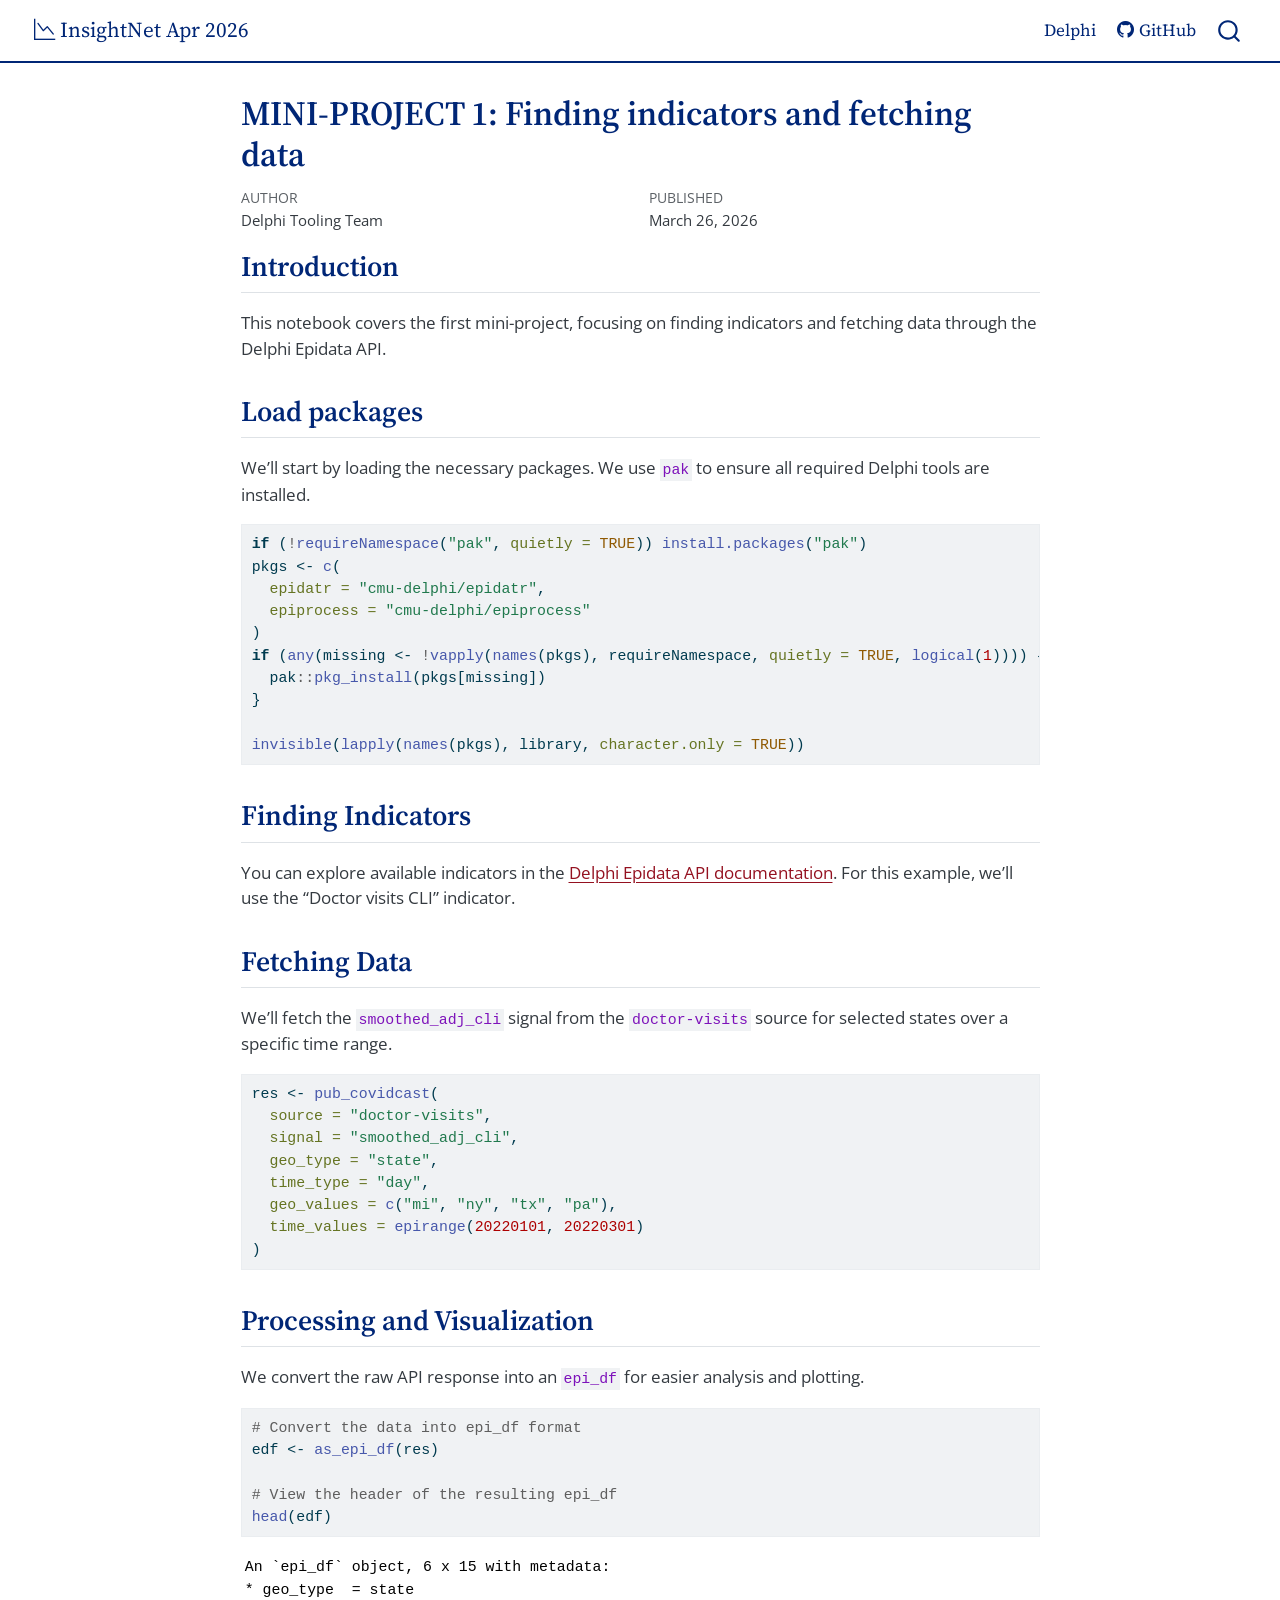
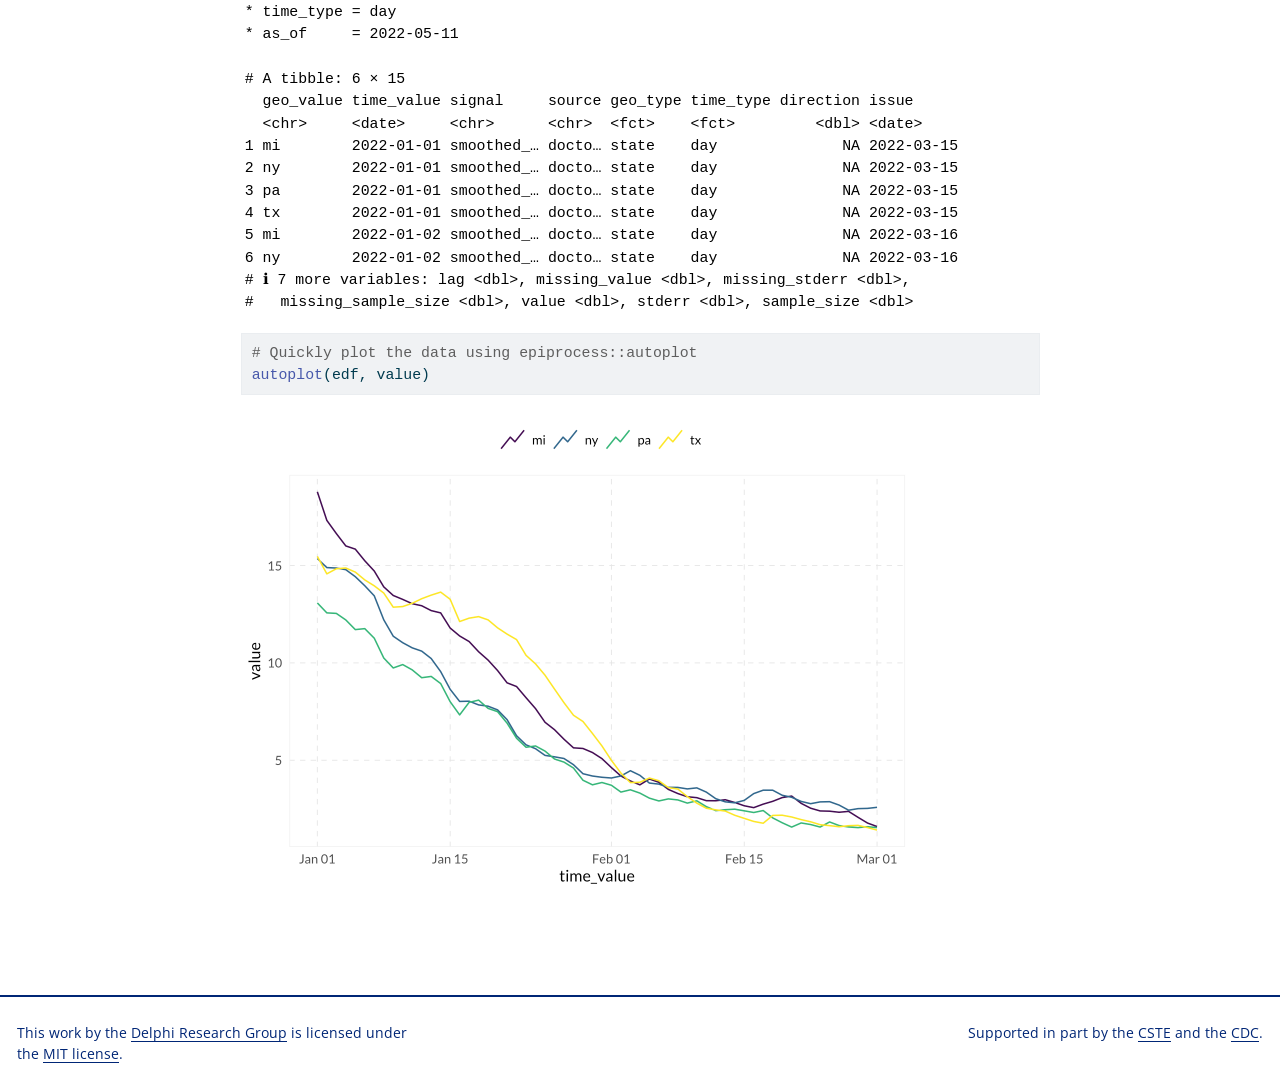
==== scripts/miniproject_1_solutions.html @ f71cc903 "Built site for gh-pages" ====
<!DOCTYPE html>
<html xmlns="http://www.w3.org/1999/xhtml" lang="en" xml:lang="en"><head>

<meta charset="utf-8">
<meta name="generator" content="quarto-1.8.25">

<meta name="viewport" content="width=device-width, initial-scale=1.0, user-scalable=yes">

<meta name="author" content="Delphi Tooling Team">
<meta name="dcterms.date" content="2026-03-26">

<title>MINI-PROJECT 1: Finding indicators and fetching data – InsightNet Apr 2026</title>
<style>
code{white-space: pre-wrap;}
span.smallcaps{font-variant: small-caps;}
div.columns{display: flex; gap: min(4vw, 1.5em);}
div.column{flex: auto; overflow-x: auto;}
div.hanging-indent{margin-left: 1.5em; text-indent: -1.5em;}
ul.task-list{list-style: none;}
ul.task-list li input[type="checkbox"] {
  width: 0.8em;
  margin: 0 0.8em 0.2em -1em; /* quarto-specific, see https://github.com/quarto-dev/quarto-cli/issues/4556 */ 
  vertical-align: middle;
}
/* CSS for syntax highlighting */
html { -webkit-text-size-adjust: 100%; }
pre > code.sourceCode { white-space: pre; position: relative; }
pre > code.sourceCode > span { display: inline-block; line-height: 1.25; }
pre > code.sourceCode > span:empty { height: 1.2em; }
.sourceCode { overflow: visible; }
code.sourceCode > span { color: inherit; text-decoration: inherit; }
div.sourceCode { margin: 1em 0; }
pre.sourceCode { margin: 0; }
@media screen {
div.sourceCode { overflow: auto; }
}
@media print {
pre > code.sourceCode { white-space: pre-wrap; }
pre > code.sourceCode > span { text-indent: -5em; padding-left: 5em; }
}
pre.numberSource code
  { counter-reset: source-line 0; }
pre.numberSource code > span
  { position: relative; left: -4em; counter-increment: source-line; }
pre.numberSource code > span > a:first-child::before
  { content: counter(source-line);
    position: relative; left: -1em; text-align: right; vertical-align: baseline;
    border: none; display: inline-block;
    -webkit-touch-callout: none; -webkit-user-select: none;
    -khtml-user-select: none; -moz-user-select: none;
    -ms-user-select: none; user-select: none;
    padding: 0 4px; width: 4em;
  }
pre.numberSource { margin-left: 3em;  padding-left: 4px; }
div.sourceCode
  {   }
@media screen {
pre > code.sourceCode > span > a:first-child::before { text-decoration: underline; }
}
</style>


<script src="../site_libs/quarto-nav/quarto-nav.js"></script>
<script src="../site_libs/quarto-nav/headroom.min.js"></script>
<script src="../site_libs/clipboard/clipboard.min.js"></script>
<script src="../site_libs/quarto-search/autocomplete.umd.js"></script>
<script src="../site_libs/quarto-search/fuse.min.js"></script>
<script src="../site_libs/quarto-search/quarto-search.js"></script>
<meta name="quarto:offset" content="../">
<script src="../site_libs/quarto-html/quarto.js" type="module"></script>
<script src="../site_libs/quarto-html/tabsets/tabsets.js" type="module"></script>
<script src="../site_libs/quarto-html/axe/axe-check.js" type="module"></script>
<script src="../site_libs/quarto-html/popper.min.js"></script>
<script src="../site_libs/quarto-html/tippy.umd.min.js"></script>
<script src="../site_libs/quarto-html/anchor.min.js"></script>
<link href="../site_libs/quarto-html/tippy.css" rel="stylesheet">
<link href="../site_libs/quarto-html/quarto-syntax-highlighting-7b89279ff1a6dce999919e0e67d4d9ec.css" rel="stylesheet" id="quarto-text-highlighting-styles">
<script src="../site_libs/bootstrap/bootstrap.min.js"></script>
<link href="../site_libs/bootstrap/bootstrap-icons.css" rel="stylesheet">
<link href="../site_libs/bootstrap/bootstrap-f5081daa3b7b4c487c0aafb739bd7a50.min.css" rel="stylesheet" append-hash="true" id="quarto-bootstrap" data-mode="light">
<script id="quarto-search-options" type="application/json">{
  "location": "navbar",
  "copy-button": false,
  "collapse-after": 3,
  "panel-placement": "end",
  "type": "overlay",
  "limit": 50,
  "keyboard-shortcut": [
    "f",
    "/",
    "s"
  ],
  "show-item-context": false,
  "language": {
    "search-no-results-text": "No results",
    "search-matching-documents-text": "matching documents",
    "search-copy-link-title": "Copy link to search",
    "search-hide-matches-text": "Hide additional matches",
    "search-more-match-text": "more match in this document",
    "search-more-matches-text": "more matches in this document",
    "search-clear-button-title": "Clear",
    "search-text-placeholder": "",
    "search-detached-cancel-button-title": "Cancel",
    "search-submit-button-title": "Submit",
    "search-label": "Search"
  }
}</script>


</head>

<body class="nav-fixed fullcontent quarto-light">

<div id="quarto-search-results"></div>
  <header id="quarto-header" class="headroom fixed-top">
    <nav class="navbar navbar-expand-lg " data-bs-theme="dark">
      <div class="navbar-container container-fluid">
      <div class="navbar-brand-container mx-auto">
    <a href="../index.html" class="navbar-brand navbar-brand-logo">
    </a>
    <a class="navbar-brand" href="../index.html">
    <span class="navbar-title"><i class="bi bi-graph-down"></i> InsightNet Apr 2026</span>
    </a>
  </div>
            <div id="quarto-search" class="" title="Search"></div>
          <button class="navbar-toggler" type="button" data-bs-toggle="collapse" data-bs-target="#navbarCollapse" aria-controls="navbarCollapse" role="menu" aria-expanded="false" aria-label="Toggle navigation" onclick="if (window.quartoToggleHeadroom) { window.quartoToggleHeadroom(); }">
  <span class="navbar-toggler-icon"></span>
</button>
          <div class="collapse navbar-collapse" id="navbarCollapse">
            <ul class="navbar-nav navbar-nav-scroll ms-auto">
  <li class="nav-item">
    <a class="nav-link" href="https://delphi.cmu.edu/"> 
<span class="menu-text">Delphi</span></a>
  </li>  
  <li class="nav-item">
    <a class="nav-link" href="https://github.com/cmu-delphi/InsightNet-apr-2026"> <i class="bi bi-github" role="img">
</i> 
<span class="menu-text">GitHub</span></a>
  </li>  
</ul>
          </div> <!-- /navcollapse -->
            <div class="quarto-navbar-tools">
</div>
      </div> <!-- /container-fluid -->
    </nav>
</header>
<!-- content -->
<div id="quarto-content" class="quarto-container page-columns page-rows-contents page-layout-article page-navbar">
<!-- sidebar -->
<!-- margin-sidebar -->
    
<!-- main -->
<main class="content" id="quarto-document-content">

<header id="title-block-header" class="quarto-title-block default">
<div class="quarto-title">
<h1 class="title">MINI-PROJECT 1: Finding indicators and fetching data</h1>
</div>



<div class="quarto-title-meta">

    <div>
    <div class="quarto-title-meta-heading">Author</div>
    <div class="quarto-title-meta-contents">
             <p>Delphi Tooling Team </p>
          </div>
  </div>
    
    <div>
    <div class="quarto-title-meta-heading">Published</div>
    <div class="quarto-title-meta-contents">
      <p class="date">March 26, 2026</p>
    </div>
  </div>
  
    
  </div>
  


</header>


<section id="introduction" class="level2">
<h2 class="anchored" data-anchor-id="introduction">Introduction</h2>
<p>This notebook covers the first mini-project, focusing on finding indicators and fetching data through the Delphi Epidata API.</p>
</section>
<section id="load-packages" class="level2">
<h2 class="anchored" data-anchor-id="load-packages">Load packages</h2>
<p>We’ll start by loading the necessary packages. We use <code>pak</code> to ensure all required Delphi tools are installed.</p>
<div class="cell">
<div class="code-copy-outer-scaffold"><div class="sourceCode cell-code" id="cb1"><pre class="sourceCode r code-with-copy"><code class="sourceCode r"><span id="cb1-1"><a href="#cb1-1" aria-hidden="true" tabindex="-1"></a><span class="cf">if</span> (<span class="sc">!</span><span class="fu">requireNamespace</span>(<span class="st">"pak"</span>, <span class="at">quietly =</span> <span class="cn">TRUE</span>)) <span class="fu">install.packages</span>(<span class="st">"pak"</span>)</span>
<span id="cb1-2"><a href="#cb1-2" aria-hidden="true" tabindex="-1"></a>pkgs <span class="ot">&lt;-</span> <span class="fu">c</span>(</span>
<span id="cb1-3"><a href="#cb1-3" aria-hidden="true" tabindex="-1"></a>  <span class="at">epidatr =</span> <span class="st">"cmu-delphi/epidatr"</span>,</span>
<span id="cb1-4"><a href="#cb1-4" aria-hidden="true" tabindex="-1"></a>  <span class="at">epiprocess =</span> <span class="st">"cmu-delphi/epiprocess"</span></span>
<span id="cb1-5"><a href="#cb1-5" aria-hidden="true" tabindex="-1"></a>)</span>
<span id="cb1-6"><a href="#cb1-6" aria-hidden="true" tabindex="-1"></a><span class="cf">if</span> (<span class="fu">any</span>(missing <span class="ot">&lt;-</span> <span class="sc">!</span><span class="fu">vapply</span>(<span class="fu">names</span>(pkgs), requireNamespace, <span class="at">quietly =</span> <span class="cn">TRUE</span>, <span class="fu">logical</span>(<span class="dv">1</span>)))) {</span>
<span id="cb1-7"><a href="#cb1-7" aria-hidden="true" tabindex="-1"></a>  pak<span class="sc">::</span><span class="fu">pkg_install</span>(pkgs[missing])</span>
<span id="cb1-8"><a href="#cb1-8" aria-hidden="true" tabindex="-1"></a>}</span>
<span id="cb1-9"><a href="#cb1-9" aria-hidden="true" tabindex="-1"></a></span>
<span id="cb1-10"><a href="#cb1-10" aria-hidden="true" tabindex="-1"></a><span class="fu">invisible</span>(<span class="fu">lapply</span>(<span class="fu">names</span>(pkgs), library, <span class="at">character.only =</span> <span class="cn">TRUE</span>))</span></code></pre></div><button title="Copy to Clipboard" class="code-copy-button"><i class="bi"></i></button></div>
</div>
</section>
<section id="finding-indicators" class="level2">
<h2 class="anchored" data-anchor-id="finding-indicators">Finding Indicators</h2>
<p>You can explore available indicators in the <a href="https://cmu-delphi.github.io/delphi-epidata/api/covidcast-signals/doctor-visits.html">Delphi Epidata API documentation</a>. For this example, we’ll use the “Doctor visits CLI” indicator.</p>
</section>
<section id="fetching-data" class="level2">
<h2 class="anchored" data-anchor-id="fetching-data">Fetching Data</h2>
<p>We’ll fetch the <code>smoothed_adj_cli</code> signal from the <code>doctor-visits</code> source for selected states over a specific time range.</p>
<div class="cell">
<div class="code-copy-outer-scaffold"><div class="sourceCode cell-code" id="cb2"><pre class="sourceCode r code-with-copy"><code class="sourceCode r"><span id="cb2-1"><a href="#cb2-1" aria-hidden="true" tabindex="-1"></a>res <span class="ot">&lt;-</span> <span class="fu">pub_covidcast</span>(</span>
<span id="cb2-2"><a href="#cb2-2" aria-hidden="true" tabindex="-1"></a>  <span class="at">source =</span> <span class="st">"doctor-visits"</span>,</span>
<span id="cb2-3"><a href="#cb2-3" aria-hidden="true" tabindex="-1"></a>  <span class="at">signal =</span> <span class="st">"smoothed_adj_cli"</span>,</span>
<span id="cb2-4"><a href="#cb2-4" aria-hidden="true" tabindex="-1"></a>  <span class="at">geo_type =</span> <span class="st">"state"</span>,</span>
<span id="cb2-5"><a href="#cb2-5" aria-hidden="true" tabindex="-1"></a>  <span class="at">time_type =</span> <span class="st">"day"</span>,</span>
<span id="cb2-6"><a href="#cb2-6" aria-hidden="true" tabindex="-1"></a>  <span class="at">geo_values =</span> <span class="fu">c</span>(<span class="st">"mi"</span>, <span class="st">"ny"</span>, <span class="st">"tx"</span>, <span class="st">"pa"</span>),</span>
<span id="cb2-7"><a href="#cb2-7" aria-hidden="true" tabindex="-1"></a>  <span class="at">time_values =</span> <span class="fu">epirange</span>(<span class="dv">20220101</span>, <span class="dv">20220301</span>)</span>
<span id="cb2-8"><a href="#cb2-8" aria-hidden="true" tabindex="-1"></a>)</span></code></pre></div><button title="Copy to Clipboard" class="code-copy-button"><i class="bi"></i></button></div>
</div>
</section>
<section id="processing-and-visualization" class="level2">
<h2 class="anchored" data-anchor-id="processing-and-visualization">Processing and Visualization</h2>
<p>We convert the raw API response into an <code>epi_df</code> for easier analysis and plotting.</p>
<div class="cell">
<div class="code-copy-outer-scaffold"><div class="sourceCode cell-code" id="cb3"><pre class="sourceCode r code-with-copy"><code class="sourceCode r"><span id="cb3-1"><a href="#cb3-1" aria-hidden="true" tabindex="-1"></a><span class="co"># Convert the data into epi_df format</span></span>
<span id="cb3-2"><a href="#cb3-2" aria-hidden="true" tabindex="-1"></a>edf <span class="ot">&lt;-</span> <span class="fu">as_epi_df</span>(res)</span>
<span id="cb3-3"><a href="#cb3-3" aria-hidden="true" tabindex="-1"></a></span>
<span id="cb3-4"><a href="#cb3-4" aria-hidden="true" tabindex="-1"></a><span class="co"># View the header of the resulting epi_df</span></span>
<span id="cb3-5"><a href="#cb3-5" aria-hidden="true" tabindex="-1"></a><span class="fu">head</span>(edf)</span></code></pre></div><button title="Copy to Clipboard" class="code-copy-button"><i class="bi"></i></button></div>
<div class="cell-output cell-output-stdout">
<pre><code>An `epi_df` object, 6 x 15 with metadata:
* geo_type  = state
* time_type = day
* as_of     = 2022-05-11

# A tibble: 6 × 15
  geo_value time_value signal     source geo_type time_type direction issue     
  &lt;chr&gt;     &lt;date&gt;     &lt;chr&gt;      &lt;chr&gt;  &lt;fct&gt;    &lt;fct&gt;         &lt;dbl&gt; &lt;date&gt;    
1 mi        2022-01-01 smoothed_… docto… state    day              NA 2022-03-15
2 ny        2022-01-01 smoothed_… docto… state    day              NA 2022-03-15
3 pa        2022-01-01 smoothed_… docto… state    day              NA 2022-03-15
4 tx        2022-01-01 smoothed_… docto… state    day              NA 2022-03-15
5 mi        2022-01-02 smoothed_… docto… state    day              NA 2022-03-16
6 ny        2022-01-02 smoothed_… docto… state    day              NA 2022-03-16
# ℹ 7 more variables: lag &lt;dbl&gt;, missing_value &lt;dbl&gt;, missing_stderr &lt;dbl&gt;,
#   missing_sample_size &lt;dbl&gt;, value &lt;dbl&gt;, stderr &lt;dbl&gt;, sample_size &lt;dbl&gt;</code></pre>
</div>
<div class="code-copy-outer-scaffold"><div class="sourceCode cell-code" id="cb5"><pre class="sourceCode r code-with-copy"><code class="sourceCode r"><span id="cb5-1"><a href="#cb5-1" aria-hidden="true" tabindex="-1"></a><span class="co"># Quickly plot the data using epiprocess::autoplot</span></span>
<span id="cb5-2"><a href="#cb5-2" aria-hidden="true" tabindex="-1"></a><span class="fu">autoplot</span>(edf, value)</span></code></pre></div><button title="Copy to Clipboard" class="code-copy-button"><i class="bi"></i></button></div>
<div class="cell-output-display">
<div>
<figure class="figure">
<p><img src="miniproject_1_solutions_files/figure-html/process-data-1.png" class="img-fluid figure-img" width="672"></p>
</figure>
</div>
</div>
</div>


</section>

</main> <!-- /main -->
<script id="quarto-html-after-body" type="application/javascript">
  window.document.addEventListener("DOMContentLoaded", function (event) {
    const icon = "";
    const anchorJS = new window.AnchorJS();
    anchorJS.options = {
      placement: 'right',
      icon: icon
    };
    anchorJS.add('.anchored');
    const isCodeAnnotation = (el) => {
      for (const clz of el.classList) {
        if (clz.startsWith('code-annotation-')) {                     
          return true;
        }
      }
      return false;
    }
    const onCopySuccess = function(e) {
      // button target
      const button = e.trigger;
      // don't keep focus
      button.blur();
      // flash "checked"
      button.classList.add('code-copy-button-checked');
      var currentTitle = button.getAttribute("title");
      button.setAttribute("title", "Copied!");
      let tooltip;
      if (window.bootstrap) {
        button.setAttribute("data-bs-toggle", "tooltip");
        button.setAttribute("data-bs-placement", "left");
        button.setAttribute("data-bs-title", "Copied!");
        tooltip = new bootstrap.Tooltip(button, 
          { trigger: "manual", 
            customClass: "code-copy-button-tooltip",
            offset: [0, -8]});
        tooltip.show();    
      }
      setTimeout(function() {
        if (tooltip) {
          tooltip.hide();
          button.removeAttribute("data-bs-title");
          button.removeAttribute("data-bs-toggle");
          button.removeAttribute("data-bs-placement");
        }
        button.setAttribute("title", currentTitle);
        button.classList.remove('code-copy-button-checked');
      }, 1000);
      // clear code selection
      e.clearSelection();
    }
    const getTextToCopy = function(trigger) {
      const outerScaffold = trigger.parentElement.cloneNode(true);
      const codeEl = outerScaffold.querySelector('code');
      for (const childEl of codeEl.children) {
        if (isCodeAnnotation(childEl)) {
          childEl.remove();
        }
      }
      return codeEl.innerText;
    }
    const clipboard = new window.ClipboardJS('.code-copy-button:not([data-in-quarto-modal])', {
      text: getTextToCopy
    });
    clipboard.on('success', onCopySuccess);
    if (window.document.getElementById('quarto-embedded-source-code-modal')) {
      const clipboardModal = new window.ClipboardJS('.code-copy-button[data-in-quarto-modal]', {
        text: getTextToCopy,
        container: window.document.getElementById('quarto-embedded-source-code-modal')
      });
      clipboardModal.on('success', onCopySuccess);
    }
      var localhostRegex = new RegExp(/^(?:http|https):\/\/localhost\:?[0-9]*\//);
      var mailtoRegex = new RegExp(/^mailto:/);
        var filterRegex = new RegExp('/' + window.location.host + '/');
      var isInternal = (href) => {
          return filterRegex.test(href) || localhostRegex.test(href) || mailtoRegex.test(href);
      }
      // Inspect non-navigation links and adorn them if external
     var links = window.document.querySelectorAll('a[href]:not(.nav-link):not(.navbar-brand):not(.toc-action):not(.sidebar-link):not(.sidebar-item-toggle):not(.pagination-link):not(.no-external):not([aria-hidden]):not(.dropdown-item):not(.quarto-navigation-tool):not(.about-link)');
      for (var i=0; i<links.length; i++) {
        const link = links[i];
        if (!isInternal(link.href)) {
          // undo the damage that might have been done by quarto-nav.js in the case of
          // links that we want to consider external
          if (link.dataset.originalHref !== undefined) {
            link.href = link.dataset.originalHref;
          }
        }
      }
    function tippyHover(el, contentFn, onTriggerFn, onUntriggerFn) {
      const config = {
        allowHTML: true,
        maxWidth: 500,
        delay: 100,
        arrow: false,
        appendTo: function(el) {
            return el.parentElement;
        },
        interactive: true,
        interactiveBorder: 10,
        theme: 'quarto',
        placement: 'bottom-start',
      };
      if (contentFn) {
        config.content = contentFn;
      }
      if (onTriggerFn) {
        config.onTrigger = onTriggerFn;
      }
      if (onUntriggerFn) {
        config.onUntrigger = onUntriggerFn;
      }
      window.tippy(el, config); 
    }
    const noterefs = window.document.querySelectorAll('a[role="doc-noteref"]');
    for (var i=0; i<noterefs.length; i++) {
      const ref = noterefs[i];
      tippyHover(ref, function() {
        // use id or data attribute instead here
        let href = ref.getAttribute('data-footnote-href') || ref.getAttribute('href');
        try { href = new URL(href).hash; } catch {}
        const id = href.replace(/^#\/?/, "");
        const note = window.document.getElementById(id);
        if (note) {
          return note.innerHTML;
        } else {
          return "";
        }
      });
    }
    const xrefs = window.document.querySelectorAll('a.quarto-xref');
    const processXRef = (id, note) => {
      // Strip column container classes
      const stripColumnClz = (el) => {
        el.classList.remove("page-full", "page-columns");
        if (el.children) {
          for (const child of el.children) {
            stripColumnClz(child);
          }
        }
      }
      stripColumnClz(note)
      if (id === null || id.startsWith('sec-')) {
        // Special case sections, only their first couple elements
        const container = document.createElement("div");
        if (note.children && note.children.length > 2) {
          container.appendChild(note.children[0].cloneNode(true));
          for (let i = 1; i < note.children.length; i++) {
            const child = note.children[i];
            if (child.tagName === "P" && child.innerText === "") {
              continue;
            } else {
              container.appendChild(child.cloneNode(true));
              break;
            }
          }
          if (window.Quarto?.typesetMath) {
            window.Quarto.typesetMath(container);
          }
          return container.innerHTML
        } else {
          if (window.Quarto?.typesetMath) {
            window.Quarto.typesetMath(note);
          }
          return note.innerHTML;
        }
      } else {
        // Remove any anchor links if they are present
        const anchorLink = note.querySelector('a.anchorjs-link');
        if (anchorLink) {
          anchorLink.remove();
        }
        if (window.Quarto?.typesetMath) {
          window.Quarto.typesetMath(note);
        }
        if (note.classList.contains("callout")) {
          return note.outerHTML;
        } else {
          return note.innerHTML;
        }
      }
    }
    for (var i=0; i<xrefs.length; i++) {
      const xref = xrefs[i];
      tippyHover(xref, undefined, function(instance) {
        instance.disable();
        let url = xref.getAttribute('href');
        let hash = undefined; 
        if (url.startsWith('#')) {
          hash = url;
        } else {
          try { hash = new URL(url).hash; } catch {}
        }
        if (hash) {
          const id = hash.replace(/^#\/?/, "");
          const note = window.document.getElementById(id);
          if (note !== null) {
            try {
              const html = processXRef(id, note.cloneNode(true));
              instance.setContent(html);
            } finally {
              instance.enable();
              instance.show();
            }
          } else {
            // See if we can fetch this
            fetch(url.split('#')[0])
            .then(res => res.text())
            .then(html => {
              const parser = new DOMParser();
              const htmlDoc = parser.parseFromString(html, "text/html");
              const note = htmlDoc.getElementById(id);
              if (note !== null) {
                const html = processXRef(id, note);
                instance.setContent(html);
              } 
            }).finally(() => {
              instance.enable();
              instance.show();
            });
          }
        } else {
          // See if we can fetch a full url (with no hash to target)
          // This is a special case and we should probably do some content thinning / targeting
          fetch(url)
          .then(res => res.text())
          .then(html => {
            const parser = new DOMParser();
            const htmlDoc = parser.parseFromString(html, "text/html");
            const note = htmlDoc.querySelector('main.content');
            if (note !== null) {
              // This should only happen for chapter cross references
              // (since there is no id in the URL)
              // remove the first header
              if (note.children.length > 0 && note.children[0].tagName === "HEADER") {
                note.children[0].remove();
              }
              const html = processXRef(null, note);
              instance.setContent(html);
            } 
          }).finally(() => {
            instance.enable();
            instance.show();
          });
        }
      }, function(instance) {
      });
    }
        let selectedAnnoteEl;
        const selectorForAnnotation = ( cell, annotation) => {
          let cellAttr = 'data-code-cell="' + cell + '"';
          let lineAttr = 'data-code-annotation="' +  annotation + '"';
          const selector = 'span[' + cellAttr + '][' + lineAttr + ']';
          return selector;
        }
        const selectCodeLines = (annoteEl) => {
          const doc = window.document;
          const targetCell = annoteEl.getAttribute("data-target-cell");
          const targetAnnotation = annoteEl.getAttribute("data-target-annotation");
          const annoteSpan = window.document.querySelector(selectorForAnnotation(targetCell, targetAnnotation));
          const lines = annoteSpan.getAttribute("data-code-lines").split(",");
          const lineIds = lines.map((line) => {
            return targetCell + "-" + line;
          })
          let top = null;
          let height = null;
          let parent = null;
          if (lineIds.length > 0) {
              //compute the position of the single el (top and bottom and make a div)
              const el = window.document.getElementById(lineIds[0]);
              top = el.offsetTop;
              height = el.offsetHeight;
              parent = el.parentElement.parentElement;
            if (lineIds.length > 1) {
              const lastEl = window.document.getElementById(lineIds[lineIds.length - 1]);
              const bottom = lastEl.offsetTop + lastEl.offsetHeight;
              height = bottom - top;
            }
            if (top !== null && height !== null && parent !== null) {
              // cook up a div (if necessary) and position it 
              let div = window.document.getElementById("code-annotation-line-highlight");
              if (div === null) {
                div = window.document.createElement("div");
                div.setAttribute("id", "code-annotation-line-highlight");
                div.style.position = 'absolute';
                parent.appendChild(div);
              }
              div.style.top = top - 2 + "px";
              div.style.height = height + 4 + "px";
              div.style.left = 0;
              let gutterDiv = window.document.getElementById("code-annotation-line-highlight-gutter");
              if (gutterDiv === null) {
                gutterDiv = window.document.createElement("div");
                gutterDiv.setAttribute("id", "code-annotation-line-highlight-gutter");
                gutterDiv.style.position = 'absolute';
                const codeCell = window.document.getElementById(targetCell);
                const gutter = codeCell.querySelector('.code-annotation-gutter');
                gutter.appendChild(gutterDiv);
              }
              gutterDiv.style.top = top - 2 + "px";
              gutterDiv.style.height = height + 4 + "px";
            }
            selectedAnnoteEl = annoteEl;
          }
        };
        const unselectCodeLines = () => {
          const elementsIds = ["code-annotation-line-highlight", "code-annotation-line-highlight-gutter"];
          elementsIds.forEach((elId) => {
            const div = window.document.getElementById(elId);
            if (div) {
              div.remove();
            }
          });
          selectedAnnoteEl = undefined;
        };
          // Handle positioning of the toggle
      window.addEventListener(
        "resize",
        throttle(() => {
          elRect = undefined;
          if (selectedAnnoteEl) {
            selectCodeLines(selectedAnnoteEl);
          }
        }, 10)
      );
      function throttle(fn, ms) {
      let throttle = false;
      let timer;
        return (...args) => {
          if(!throttle) { // first call gets through
              fn.apply(this, args);
              throttle = true;
          } else { // all the others get throttled
              if(timer) clearTimeout(timer); // cancel #2
              timer = setTimeout(() => {
                fn.apply(this, args);
                timer = throttle = false;
              }, ms);
          }
        };
      }
        // Attach click handler to the DT
        const annoteDls = window.document.querySelectorAll('dt[data-target-cell]');
        for (const annoteDlNode of annoteDls) {
          annoteDlNode.addEventListener('click', (event) => {
            const clickedEl = event.target;
            if (clickedEl !== selectedAnnoteEl) {
              unselectCodeLines();
              const activeEl = window.document.querySelector('dt[data-target-cell].code-annotation-active');
              if (activeEl) {
                activeEl.classList.remove('code-annotation-active');
              }
              selectCodeLines(clickedEl);
              clickedEl.classList.add('code-annotation-active');
            } else {
              // Unselect the line
              unselectCodeLines();
              clickedEl.classList.remove('code-annotation-active');
            }
          });
        }
    const findCites = (el) => {
      const parentEl = el.parentElement;
      if (parentEl) {
        const cites = parentEl.dataset.cites;
        if (cites) {
          return {
            el,
            cites: cites.split(' ')
          };
        } else {
          return findCites(el.parentElement)
        }
      } else {
        return undefined;
      }
    };
    var bibliorefs = window.document.querySelectorAll('a[role="doc-biblioref"]');
    for (var i=0; i<bibliorefs.length; i++) {
      const ref = bibliorefs[i];
      const citeInfo = findCites(ref);
      if (citeInfo) {
        tippyHover(citeInfo.el, function() {
          var popup = window.document.createElement('div');
          citeInfo.cites.forEach(function(cite) {
            var citeDiv = window.document.createElement('div');
            citeDiv.classList.add('hanging-indent');
            citeDiv.classList.add('csl-entry');
            var biblioDiv = window.document.getElementById('ref-' + cite);
            if (biblioDiv) {
              citeDiv.innerHTML = biblioDiv.innerHTML;
            }
            popup.appendChild(citeDiv);
          });
          return popup.innerHTML;
        });
      }
    }
  });
  </script>
</div> <!-- /content -->
<footer class="footer">
  <div class="nav-footer">
    <div class="nav-footer-left">
<p>This work by the <a href="https://delphi.cmu.edu">Delphi Research Group</a> is licensed under the <a href="../LICENSE.md">MIT license</a>.</p>
</div>   
    <div class="nav-footer-center">
      &nbsp;
    </div>
    <div class="nav-footer-right">
<p>Supported in part by the <a href="https://www.cste.org">CSTE</a> and the <a href="https://www.cdc.gov">CDC</a>.</p>
</div>
  </div>
</footer>




</body></html>
---- site_libs/quarto-html/tippy.css ----
.tippy-box[data-animation=fade][data-state=hidden]{opacity:0}[data-tippy-root]{max-width:calc(100vw - 10px)}.tippy-box{position:relative;background-color:#333;color:#fff;border-radius:4px;font-size:14px;line-height:1.4;white-space:normal;outline:0;transition-property:transform,visibility,opacity}.tippy-box[data-placement^=top]>.tippy-arrow{bottom:0}.tippy-box[data-placement^=top]>.tippy-arrow:before{bottom:-7px;left:0;border-width:8px 8px 0;border-top-color:initial;transform-origin:center top}.tippy-box[data-placement^=bottom]>.tippy-arrow{top:0}.tippy-box[data-placement^=bottom]>.tippy-arrow:before{top:-7px;left:0;border-width:0 8px 8px;border-bottom-color:initial;transform-origin:center bottom}.tippy-box[data-placement^=left]>.tippy-arrow{right:0}.tippy-box[data-placement^=left]>.tippy-arrow:before{border-width:8px 0 8px 8px;border-left-color:initial;right:-7px;transform-origin:center left}.tippy-box[data-placement^=right]>.tippy-arrow{left:0}.tippy-box[data-placement^=right]>.tippy-arrow:before{left:-7px;border-width:8px 8px 8px 0;border-right-color:initial;transform-origin:center right}.tippy-box[data-inertia][data-state=visible]{transition-timing-function:cubic-bezier(.54,1.5,.38,1.11)}.tippy-arrow{width:16px;height:16px;color:#333}.tippy-arrow:before{content:"";position:absolute;border-color:transparent;border-style:solid}.tippy-content{position:relative;padding:5px 9px;z-index:1}
---- site_libs/quarto-html/quarto-syntax-highlighting-7b89279ff1a6dce999919e0e67d4d9ec.css ----
/* quarto syntax highlight colors */
:root {
  --quarto-hl-ot-color: #003B4F;
  --quarto-hl-at-color: #657422;
  --quarto-hl-ss-color: #20794D;
  --quarto-hl-an-color: #5E5E5E;
  --quarto-hl-fu-color: #4758AB;
  --quarto-hl-st-color: #20794D;
  --quarto-hl-cf-color: #003B4F;
  --quarto-hl-op-color: #5E5E5E;
  --quarto-hl-er-color: #AD0000;
  --quarto-hl-bn-color: #AD0000;
  --quarto-hl-al-color: #AD0000;
  --quarto-hl-va-color: #111111;
  --quarto-hl-bu-color: inherit;
  --quarto-hl-ex-color: inherit;
  --quarto-hl-pp-color: #AD0000;
  --quarto-hl-in-color: #5E5E5E;
  --quarto-hl-vs-color: #20794D;
  --quarto-hl-wa-color: #5E5E5E;
  --quarto-hl-do-color: #5E5E5E;
  --quarto-hl-im-color: #00769E;
  --quarto-hl-ch-color: #20794D;
  --quarto-hl-dt-color: #AD0000;
  --quarto-hl-fl-color: #AD0000;
  --quarto-hl-co-color: #5E5E5E;
  --quarto-hl-cv-color: #5E5E5E;
  --quarto-hl-cn-color: #8f5902;
  --quarto-hl-sc-color: #5E5E5E;
  --quarto-hl-dv-color: #AD0000;
  --quarto-hl-kw-color: #003B4F;
}

/* other quarto variables */
:root {
  --quarto-font-monospace: SFMono-Regular, Menlo, Monaco, Consolas, "Liberation Mono", "Courier New", monospace;
}

/* syntax highlight based on Pandoc's rules */
pre > code.sourceCode > span {
  color: #003B4F;
}

code.sourceCode > span {
  color: #003B4F;
}

div.sourceCode,
div.sourceCode pre.sourceCode {
  color: #003B4F;
}

/* Normal */
code span {
  color: #003B4F;
}

/* Alert */
code span.al {
  color: #AD0000;
  font-style: inherit;
}

/* Annotation */
code span.an {
  color: #5E5E5E;
  font-style: inherit;
}

/* Attribute */
code span.at {
  color: #657422;
  font-style: inherit;
}

/* BaseN */
code span.bn {
  color: #AD0000;
  font-style: inherit;
}

/* BuiltIn */
code span.bu {
  font-style: inherit;
}

/* ControlFlow */
code span.cf {
  color: #003B4F;
  font-weight: bold;
  font-style: inherit;
}

/* Char */
code span.ch {
  color: #20794D;
  font-style: inherit;
}

/* Constant */
code span.cn {
  color: #8f5902;
  font-style: inherit;
}

/* Comment */
code span.co {
  color: #5E5E5E;
  font-style: inherit;
}

/* CommentVar */
code span.cv {
  color: #5E5E5E;
  font-style: italic;
}

/* Documentation */
code span.do {
  color: #5E5E5E;
  font-style: italic;
}

/* DataType */
code span.dt {
  color: #AD0000;
  font-style: inherit;
}

/* DecVal */
code span.dv {
  color: #AD0000;
  font-style: inherit;
}

/* Error */
code span.er {
  color: #AD0000;
  font-style: inherit;
}

/* Extension */
code span.ex {
  font-style: inherit;
}

/* Float */
code span.fl {
  color: #AD0000;
  font-style: inherit;
}

/* Function */
code span.fu {
  color: #4758AB;
  font-style: inherit;
}

/* Import */
code span.im {
  color: #00769E;
  font-style: inherit;
}

/* Information */
code span.in {
  color: #5E5E5E;
  font-style: inherit;
}

/* Keyword */
code span.kw {
  color: #003B4F;
  font-weight: bold;
  font-style: inherit;
}

/* Operator */
code span.op {
  color: #5E5E5E;
  font-style: inherit;
}

/* Other */
code span.ot {
  color: #003B4F;
  font-style: inherit;
}

/* Preprocessor */
code span.pp {
  color: #AD0000;
  font-style: inherit;
}

/* SpecialChar */
code span.sc {
  color: #5E5E5E;
  font-style: inherit;
}

/* SpecialString */
code span.ss {
  color: #20794D;
  font-style: inherit;
}

/* String */
code span.st {
  color: #20794D;
  font-style: inherit;
}

/* Variable */
code span.va {
  color: #111111;
  font-style: inherit;
}

/* VerbatimString */
code span.vs {
  color: #20794D;
  font-style: inherit;
}

/* Warning */
code span.wa {
  color: #5E5E5E;
  font-style: italic;
}

.prevent-inlining {
  content: "</";
}

/*# sourceMappingURL=3944bc705cfaf4c80e56f77c5205168a.css.map */
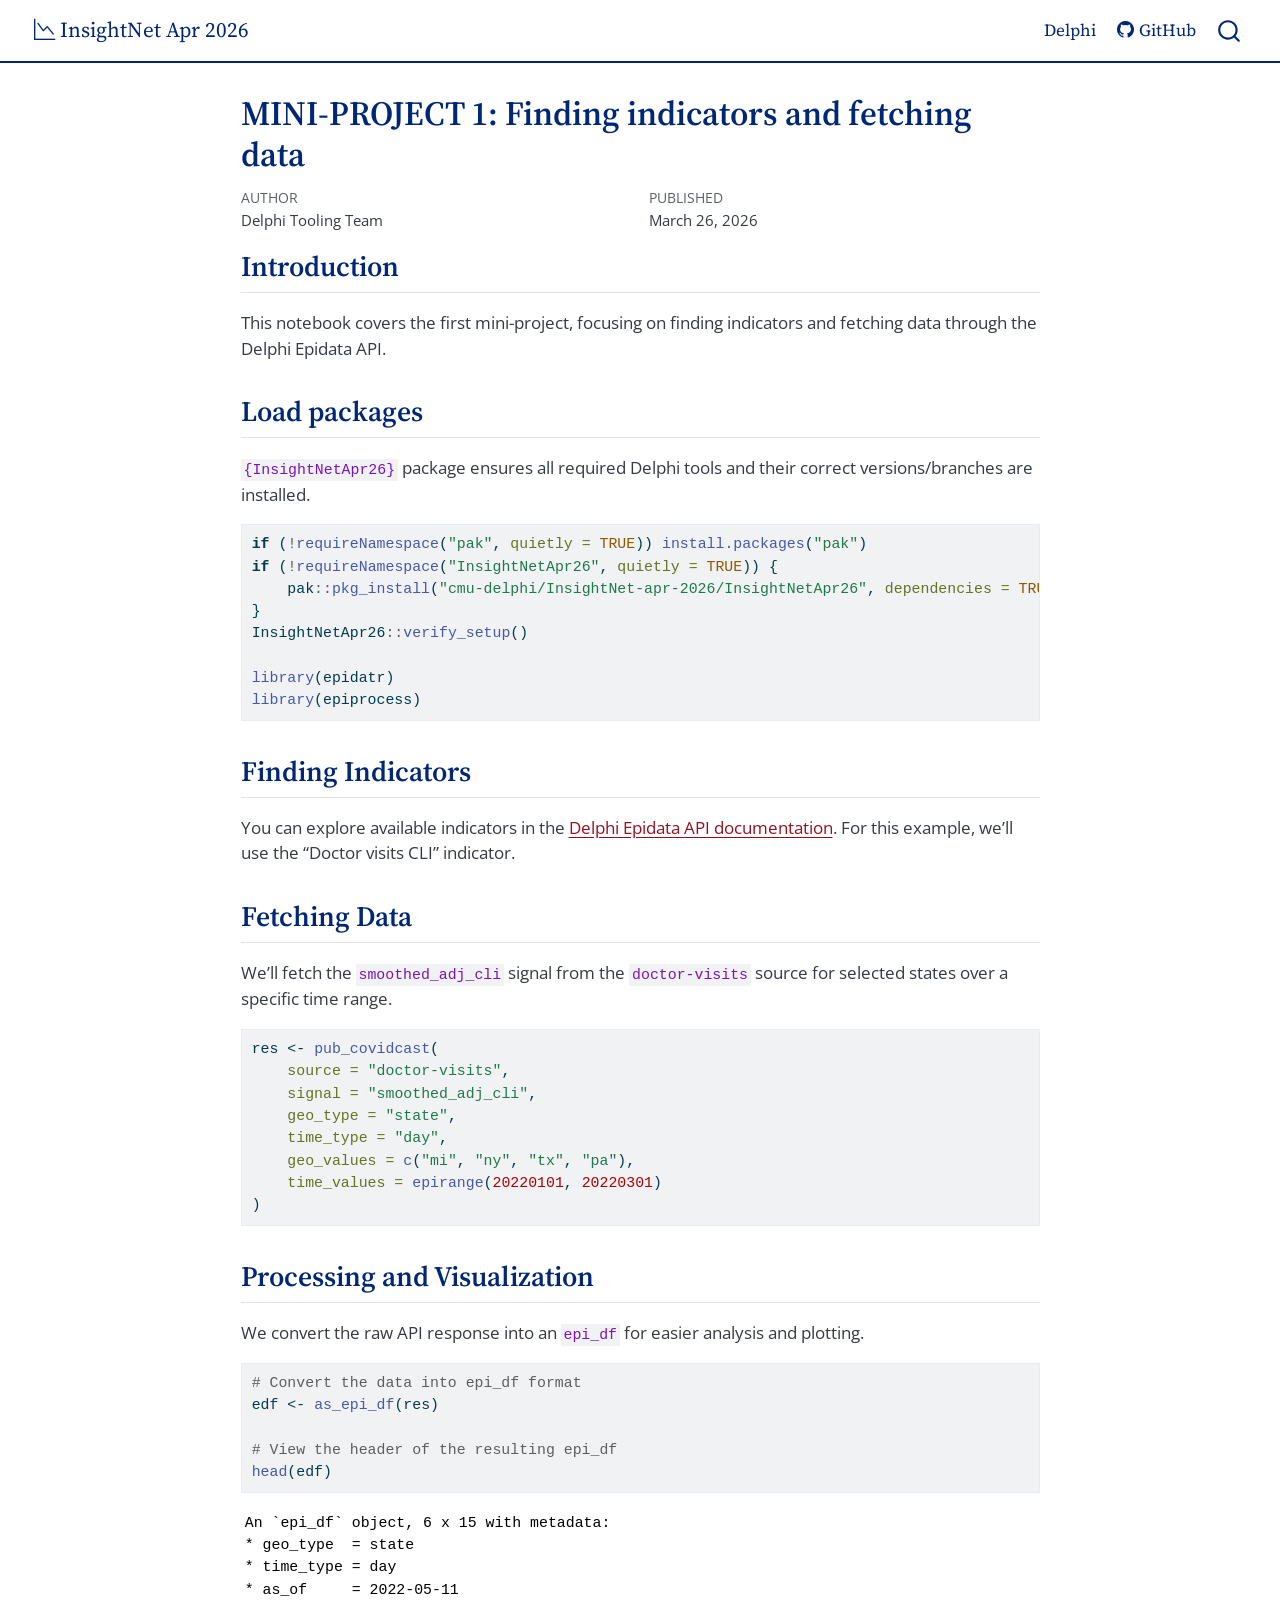
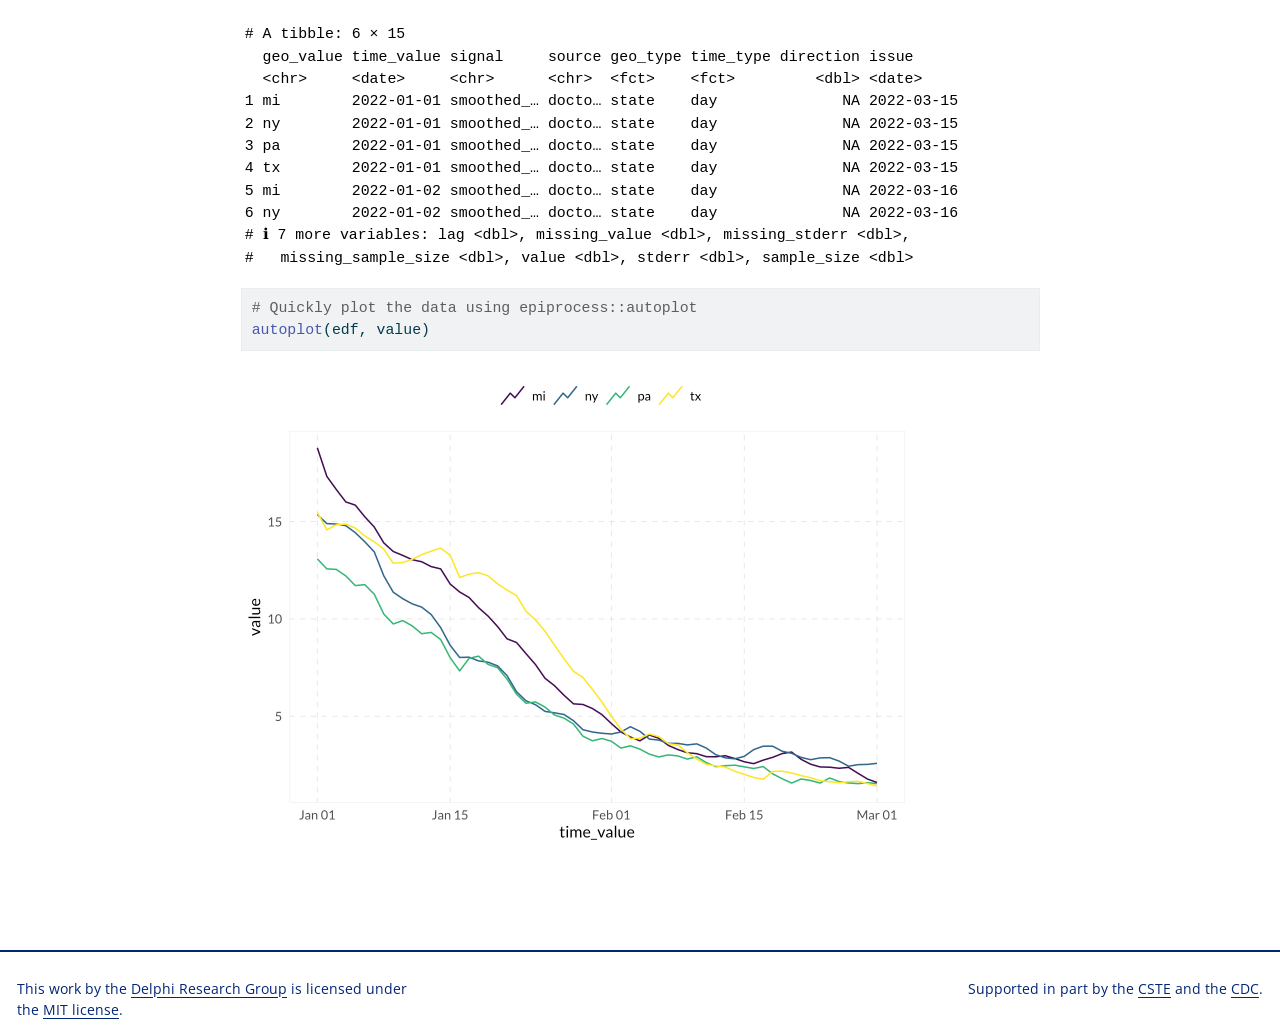
==== commit 25b950c6: "Built site for gh-pages" ====
--- a/scripts/miniproject_1_solutions.html
+++ b/scripts/miniproject_1_solutions.html
@@ -189,18 +189,16 @@
 </section>
 <section id="load-packages" class="level2">
 <h2 class="anchored" data-anchor-id="load-packages">Load packages</h2>
-<p>We’ll start by loading the necessary packages. We use <code>pak</code> to ensure all required Delphi tools are installed.</p>
+<p><code>{InsightNetApr26}</code> package ensures all required Delphi tools and their correct versions/branches are installed.</p>
 <div class="cell">
 <div class="code-copy-outer-scaffold"><div class="sourceCode cell-code" id="cb1"><pre class="sourceCode r code-with-copy"><code class="sourceCode r"><span id="cb1-1"><a href="#cb1-1" aria-hidden="true" tabindex="-1"></a><span class="cf">if</span> (<span class="sc">!</span><span class="fu">requireNamespace</span>(<span class="st">"pak"</span>, <span class="at">quietly =</span> <span class="cn">TRUE</span>)) <span class="fu">install.packages</span>(<span class="st">"pak"</span>)</span>
-<span id="cb1-2"><a href="#cb1-2" aria-hidden="true" tabindex="-1"></a>pkgs <span class="ot">&lt;-</span> <span class="fu">c</span>(</span>
-<span id="cb1-3"><a href="#cb1-3" aria-hidden="true" tabindex="-1"></a>  <span class="at">epidatr =</span> <span class="st">"cmu-delphi/epidatr"</span>,</span>
-<span id="cb1-4"><a href="#cb1-4" aria-hidden="true" tabindex="-1"></a>  <span class="at">epiprocess =</span> <span class="st">"cmu-delphi/epiprocess"</span></span>
-<span id="cb1-5"><a href="#cb1-5" aria-hidden="true" tabindex="-1"></a>)</span>
-<span id="cb1-6"><a href="#cb1-6" aria-hidden="true" tabindex="-1"></a><span class="cf">if</span> (<span class="fu">any</span>(missing <span class="ot">&lt;-</span> <span class="sc">!</span><span class="fu">vapply</span>(<span class="fu">names</span>(pkgs), requireNamespace, <span class="at">quietly =</span> <span class="cn">TRUE</span>, <span class="fu">logical</span>(<span class="dv">1</span>)))) {</span>
-<span id="cb1-7"><a href="#cb1-7" aria-hidden="true" tabindex="-1"></a>  pak<span class="sc">::</span><span class="fu">pkg_install</span>(pkgs[missing])</span>
-<span id="cb1-8"><a href="#cb1-8" aria-hidden="true" tabindex="-1"></a>}</span>
-<span id="cb1-9"><a href="#cb1-9" aria-hidden="true" tabindex="-1"></a></span>
-<span id="cb1-10"><a href="#cb1-10" aria-hidden="true" tabindex="-1"></a><span class="fu">invisible</span>(<span class="fu">lapply</span>(<span class="fu">names</span>(pkgs), library, <span class="at">character.only =</span> <span class="cn">TRUE</span>))</span></code></pre></div><button title="Copy to Clipboard" class="code-copy-button"><i class="bi"></i></button></div>
+<span id="cb1-2"><a href="#cb1-2" aria-hidden="true" tabindex="-1"></a><span class="cf">if</span> (<span class="sc">!</span><span class="fu">requireNamespace</span>(<span class="st">"InsightNetApr26"</span>, <span class="at">quietly =</span> <span class="cn">TRUE</span>)) {</span>
+<span id="cb1-3"><a href="#cb1-3" aria-hidden="true" tabindex="-1"></a>    pak<span class="sc">::</span><span class="fu">pkg_install</span>(<span class="st">"cmu-delphi/InsightNet-apr-2026/InsightNetApr26"</span>, <span class="at">dependencies =</span> <span class="cn">TRUE</span>)</span>
+<span id="cb1-4"><a href="#cb1-4" aria-hidden="true" tabindex="-1"></a>}</span>
+<span id="cb1-5"><a href="#cb1-5" aria-hidden="true" tabindex="-1"></a>InsightNetApr26<span class="sc">::</span><span class="fu">verify_setup</span>()</span>
+<span id="cb1-6"><a href="#cb1-6" aria-hidden="true" tabindex="-1"></a></span>
+<span id="cb1-7"><a href="#cb1-7" aria-hidden="true" tabindex="-1"></a><span class="fu">library</span>(epidatr)</span>
+<span id="cb1-8"><a href="#cb1-8" aria-hidden="true" tabindex="-1"></a><span class="fu">library</span>(epiprocess)</span></code></pre></div><button title="Copy to Clipboard" class="code-copy-button"><i class="bi"></i></button></div>
 </div>
 </section>
 <section id="finding-indicators" class="level2">
@@ -212,12 +210,12 @@
 <p>We’ll fetch the <code>smoothed_adj_cli</code> signal from the <code>doctor-visits</code> source for selected states over a specific time range.</p>
 <div class="cell">
 <div class="code-copy-outer-scaffold"><div class="sourceCode cell-code" id="cb2"><pre class="sourceCode r code-with-copy"><code class="sourceCode r"><span id="cb2-1"><a href="#cb2-1" aria-hidden="true" tabindex="-1"></a>res <span class="ot">&lt;-</span> <span class="fu">pub_covidcast</span>(</span>
-<span id="cb2-2"><a href="#cb2-2" aria-hidden="true" tabindex="-1"></a>  <span class="at">source =</span> <span class="st">"doctor-visits"</span>,</span>
-<span id="cb2-3"><a href="#cb2-3" aria-hidden="true" tabindex="-1"></a>  <span class="at">signal =</span> <span class="st">"smoothed_adj_cli"</span>,</span>
-<span id="cb2-4"><a href="#cb2-4" aria-hidden="true" tabindex="-1"></a>  <span class="at">geo_type =</span> <span class="st">"state"</span>,</span>
-<span id="cb2-5"><a href="#cb2-5" aria-hidden="true" tabindex="-1"></a>  <span class="at">time_type =</span> <span class="st">"day"</span>,</span>
-<span id="cb2-6"><a href="#cb2-6" aria-hidden="true" tabindex="-1"></a>  <span class="at">geo_values =</span> <span class="fu">c</span>(<span class="st">"mi"</span>, <span class="st">"ny"</span>, <span class="st">"tx"</span>, <span class="st">"pa"</span>),</span>
-<span id="cb2-7"><a href="#cb2-7" aria-hidden="true" tabindex="-1"></a>  <span class="at">time_values =</span> <span class="fu">epirange</span>(<span class="dv">20220101</span>, <span class="dv">20220301</span>)</span>
+<span id="cb2-2"><a href="#cb2-2" aria-hidden="true" tabindex="-1"></a>    <span class="at">source =</span> <span class="st">"doctor-visits"</span>,</span>
+<span id="cb2-3"><a href="#cb2-3" aria-hidden="true" tabindex="-1"></a>    <span class="at">signal =</span> <span class="st">"smoothed_adj_cli"</span>,</span>
+<span id="cb2-4"><a href="#cb2-4" aria-hidden="true" tabindex="-1"></a>    <span class="at">geo_type =</span> <span class="st">"state"</span>,</span>
+<span id="cb2-5"><a href="#cb2-5" aria-hidden="true" tabindex="-1"></a>    <span class="at">time_type =</span> <span class="st">"day"</span>,</span>
+<span id="cb2-6"><a href="#cb2-6" aria-hidden="true" tabindex="-1"></a>    <span class="at">geo_values =</span> <span class="fu">c</span>(<span class="st">"mi"</span>, <span class="st">"ny"</span>, <span class="st">"tx"</span>, <span class="st">"pa"</span>),</span>
+<span id="cb2-7"><a href="#cb2-7" aria-hidden="true" tabindex="-1"></a>    <span class="at">time_values =</span> <span class="fu">epirange</span>(<span class="dv">20220101</span>, <span class="dv">20220301</span>)</span>
 <span id="cb2-8"><a href="#cb2-8" aria-hidden="true" tabindex="-1"></a>)</span></code></pre></div><button title="Copy to Clipboard" class="code-copy-button"><i class="bi"></i></button></div>
 </div>
 </section>
@@ -336,7 +334,7 @@
     }
       var localhostRegex = new RegExp(/^(?:http|https):\/\/localhost\:?[0-9]*\//);
       var mailtoRegex = new RegExp(/^mailto:/);
-        var filterRegex = new RegExp('/' + window.location.host + '/');
+        var filterRegex = new RegExp("https:\/\/cmu-delphi\.github\.io\/InsightNet-apr-2026\/");
       var isInternal = (href) => {
           return filterRegex.test(href) || localhostRegex.test(href) || mailtoRegex.test(href);
       }
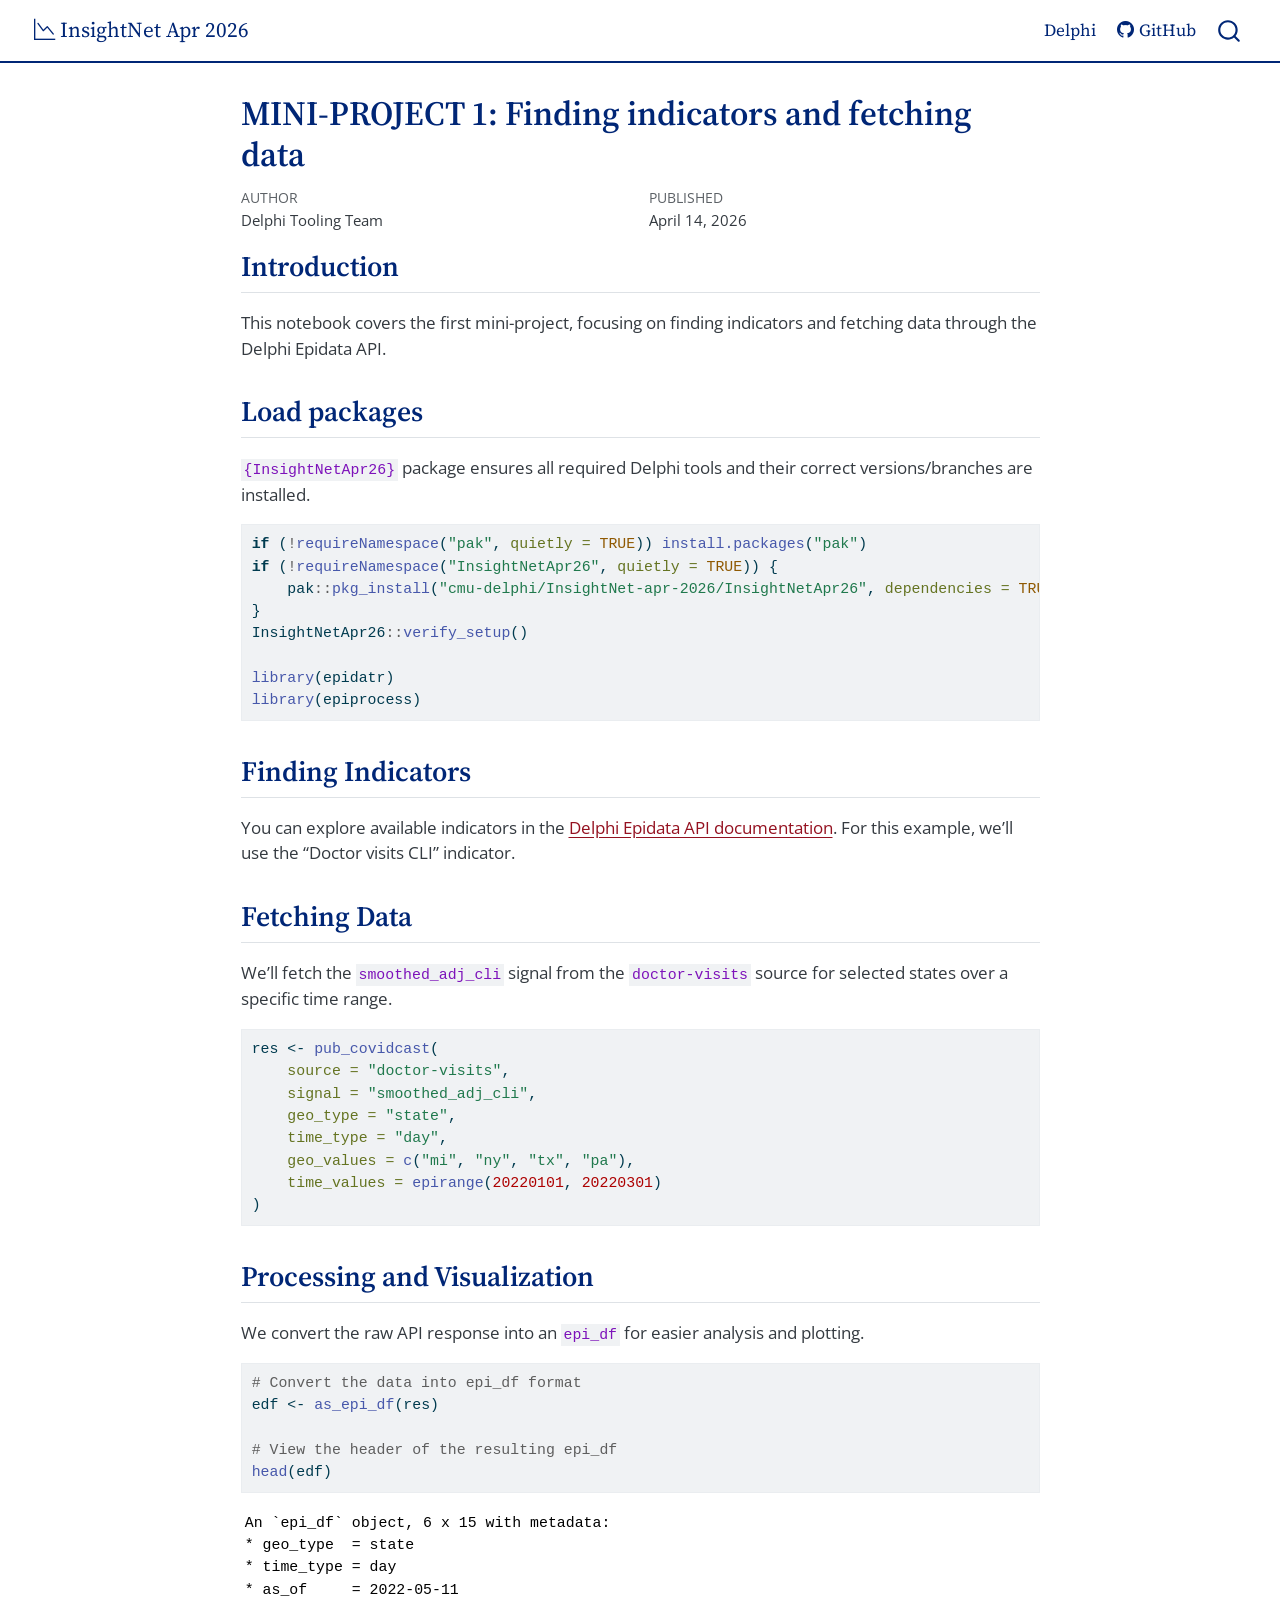
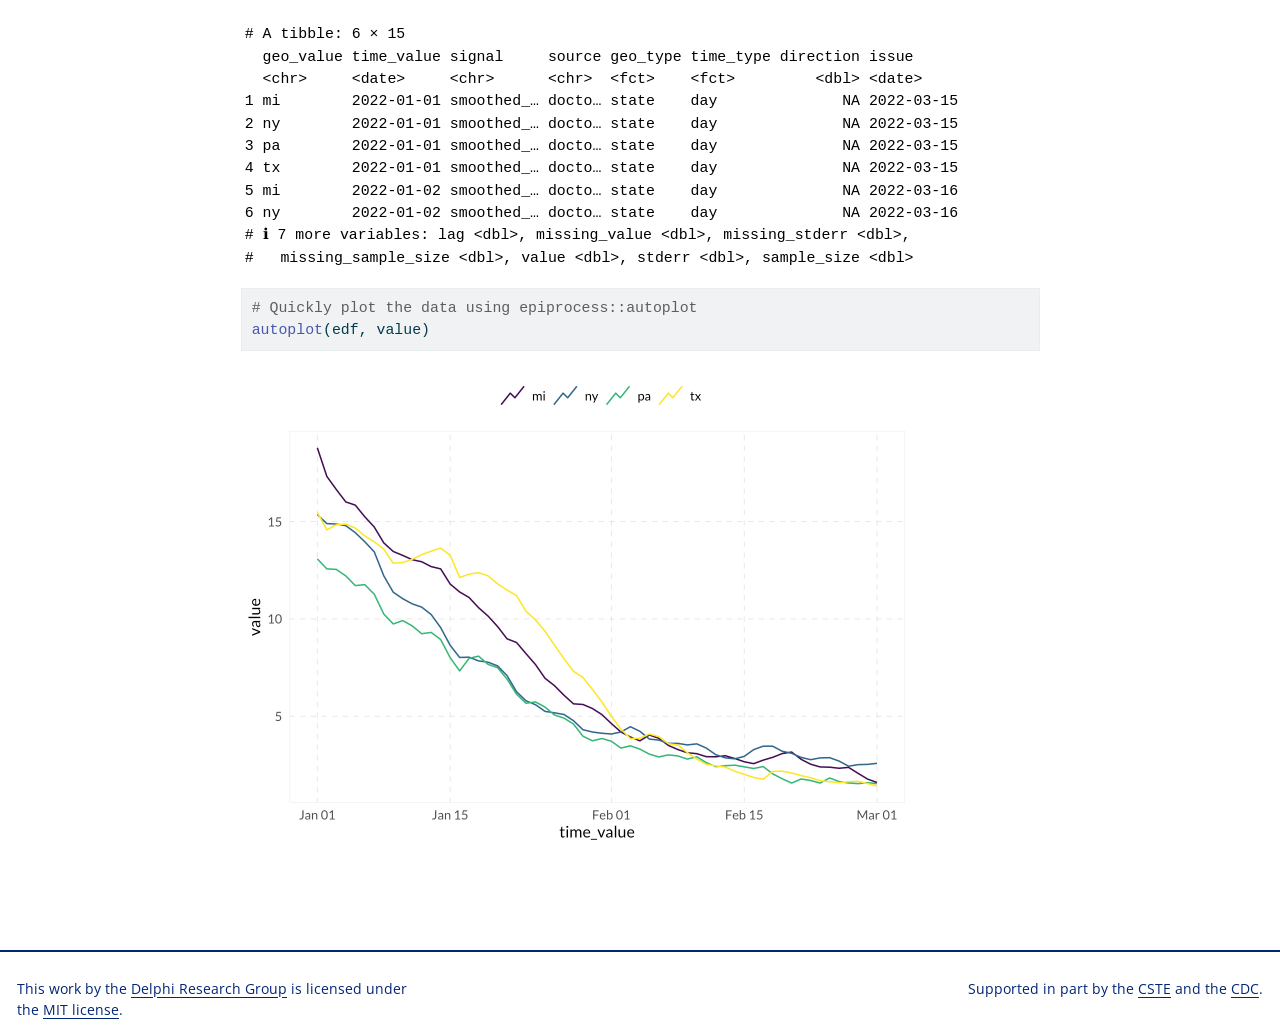
==== commit 2569e54b: "Built site for gh-pages" ====
--- a/scripts/miniproject_1_solutions.html
+++ b/scripts/miniproject_1_solutions.html
@@ -7,7 +7,7 @@
 <meta name="viewport" content="width=device-width, initial-scale=1.0, user-scalable=yes">
 
 <meta name="author" content="Delphi Tooling Team">
-<meta name="dcterms.date" content="2026-03-26">
+<meta name="dcterms.date" content="2026-04-14">
 
 <title>MINI-PROJECT 1: Finding indicators and fetching data – InsightNet Apr 2026</title>
 <style>
@@ -171,7 +171,7 @@
     <div>
     <div class="quarto-title-meta-heading">Published</div>
     <div class="quarto-title-meta-contents">
-      <p class="date">March 26, 2026</p>
+      <p class="date">April 14, 2026</p>
     </div>
   </div>
   
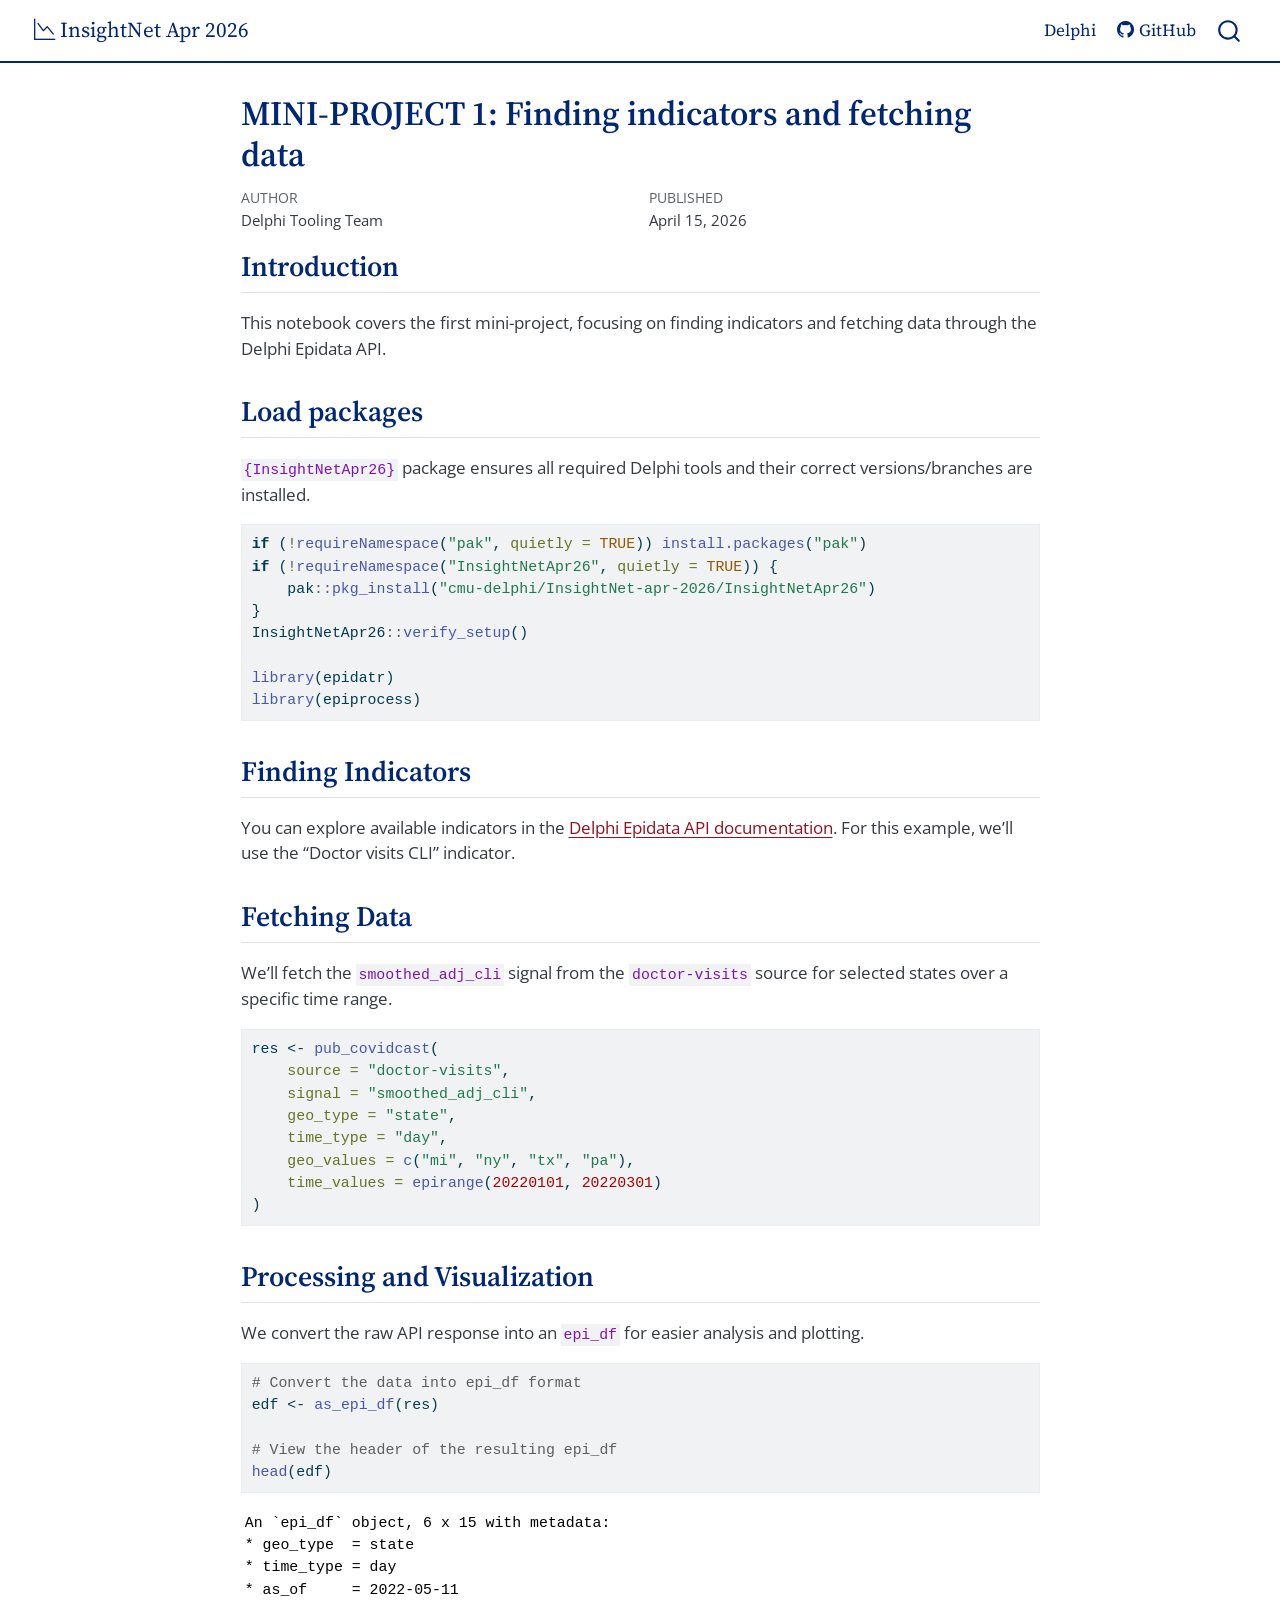
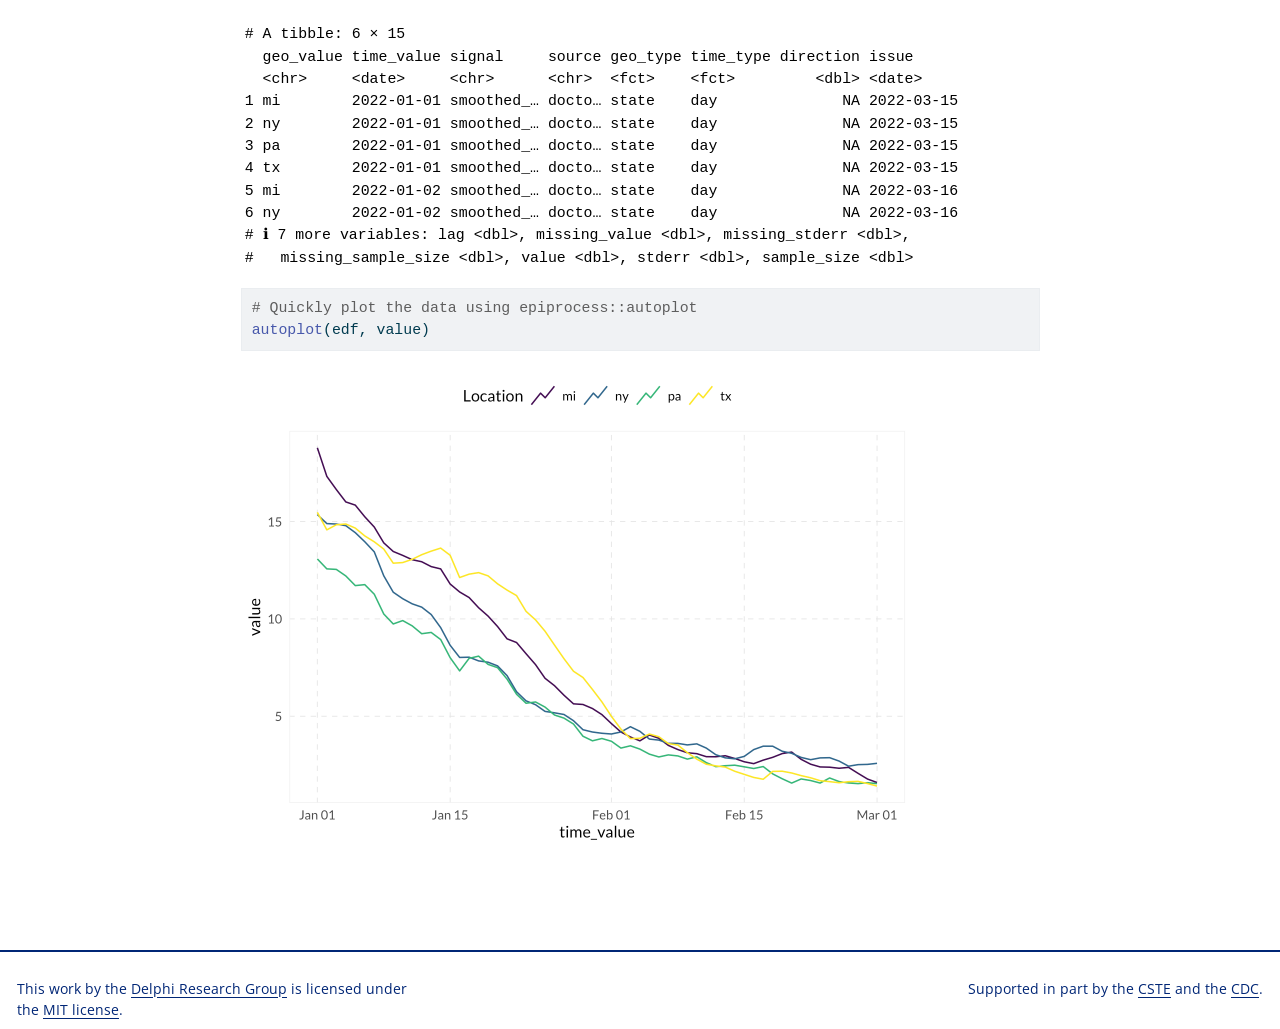
==== commit 8f9eb3bc: "Built site for gh-pages" ====
--- a/scripts/miniproject_1_solutions.html
+++ b/scripts/miniproject_1_solutions.html
@@ -7,7 +7,7 @@
 <meta name="viewport" content="width=device-width, initial-scale=1.0, user-scalable=yes">
 
 <meta name="author" content="Delphi Tooling Team">
-<meta name="dcterms.date" content="2026-04-14">
+<meta name="dcterms.date" content="2026-04-15">
 
 <title>MINI-PROJECT 1: Finding indicators and fetching data – InsightNet Apr 2026</title>
 <style>
@@ -171,7 +171,7 @@
     <div>
     <div class="quarto-title-meta-heading">Published</div>
     <div class="quarto-title-meta-contents">
-      <p class="date">April 14, 2026</p>
+      <p class="date">April 15, 2026</p>
     </div>
   </div>
   
@@ -193,7 +193,7 @@
 <div class="cell">
 <div class="code-copy-outer-scaffold"><div class="sourceCode cell-code" id="cb1"><pre class="sourceCode r code-with-copy"><code class="sourceCode r"><span id="cb1-1"><a href="#cb1-1" aria-hidden="true" tabindex="-1"></a><span class="cf">if</span> (<span class="sc">!</span><span class="fu">requireNamespace</span>(<span class="st">"pak"</span>, <span class="at">quietly =</span> <span class="cn">TRUE</span>)) <span class="fu">install.packages</span>(<span class="st">"pak"</span>)</span>
 <span id="cb1-2"><a href="#cb1-2" aria-hidden="true" tabindex="-1"></a><span class="cf">if</span> (<span class="sc">!</span><span class="fu">requireNamespace</span>(<span class="st">"InsightNetApr26"</span>, <span class="at">quietly =</span> <span class="cn">TRUE</span>)) {</span>
-<span id="cb1-3"><a href="#cb1-3" aria-hidden="true" tabindex="-1"></a>    pak<span class="sc">::</span><span class="fu">pkg_install</span>(<span class="st">"cmu-delphi/InsightNet-apr-2026/InsightNetApr26"</span>, <span class="at">dependencies =</span> <span class="cn">TRUE</span>)</span>
+<span id="cb1-3"><a href="#cb1-3" aria-hidden="true" tabindex="-1"></a>    pak<span class="sc">::</span><span class="fu">pkg_install</span>(<span class="st">"cmu-delphi/InsightNet-apr-2026/InsightNetApr26"</span>)</span>
 <span id="cb1-4"><a href="#cb1-4" aria-hidden="true" tabindex="-1"></a>}</span>
 <span id="cb1-5"><a href="#cb1-5" aria-hidden="true" tabindex="-1"></a>InsightNetApr26<span class="sc">::</span><span class="fu">verify_setup</span>()</span>
 <span id="cb1-6"><a href="#cb1-6" aria-hidden="true" tabindex="-1"></a></span>
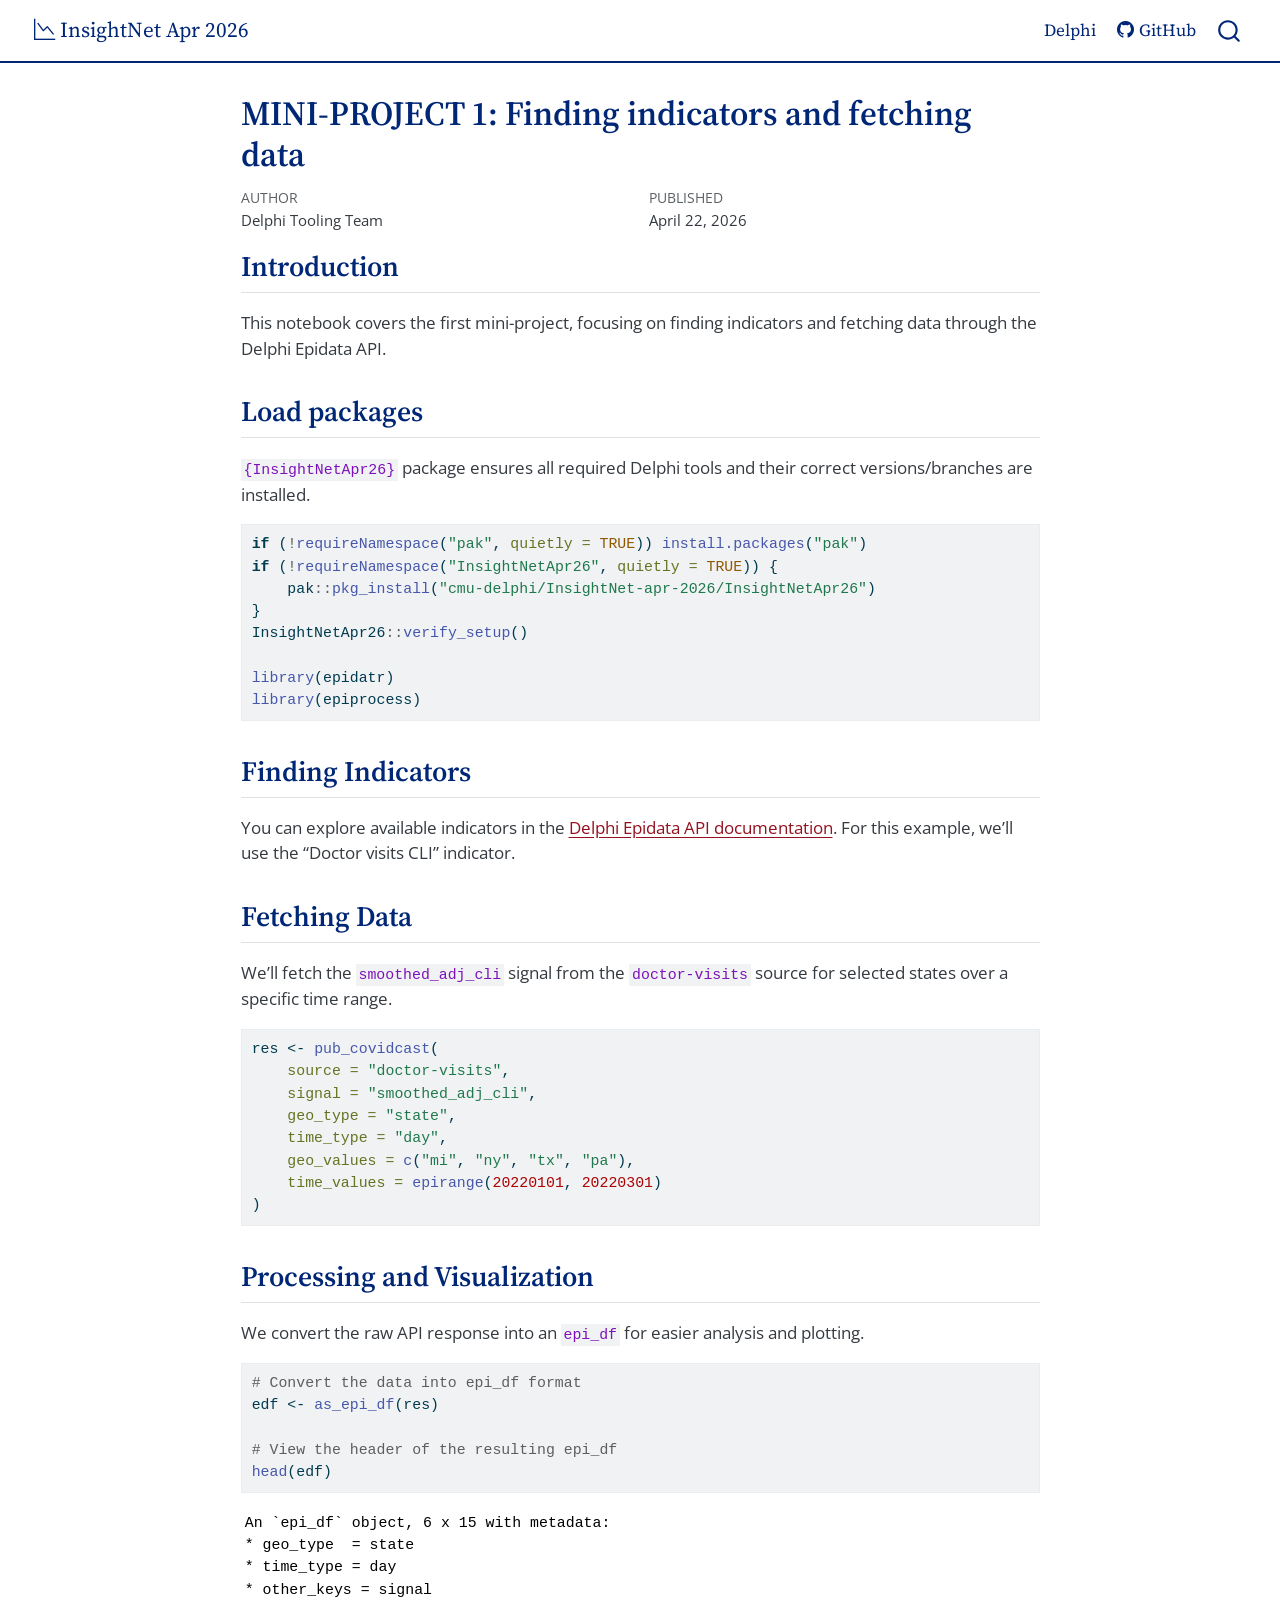
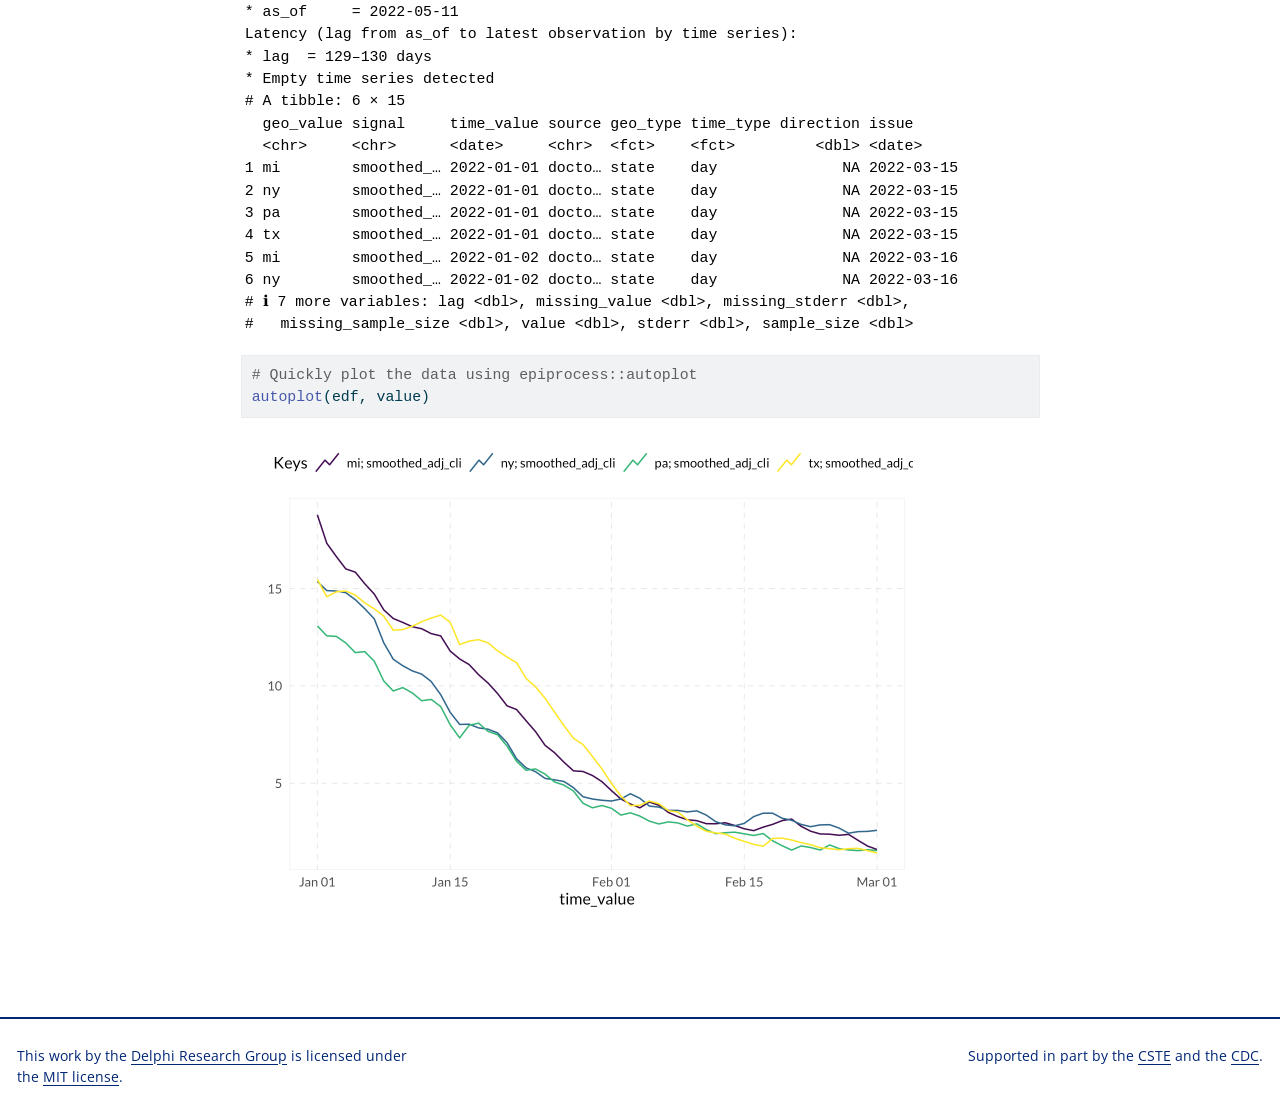
==== commit e6de7635: "Built site for gh-pages" ====
--- a/scripts/miniproject_1_solutions.html
+++ b/scripts/miniproject_1_solutions.html
@@ -7,7 +7,7 @@
 <meta name="viewport" content="width=device-width, initial-scale=1.0, user-scalable=yes">
 
 <meta name="author" content="Delphi Tooling Team">
-<meta name="dcterms.date" content="2026-04-15">
+<meta name="dcterms.date" content="2026-04-22">
 
 <title>MINI-PROJECT 1: Finding indicators and fetching data – InsightNet Apr 2026</title>
 <style>
@@ -171,7 +171,7 @@
     <div>
     <div class="quarto-title-meta-heading">Published</div>
     <div class="quarto-title-meta-contents">
-      <p class="date">April 15, 2026</p>
+      <p class="date">April 22, 2026</p>
     </div>
   </div>
   
@@ -232,17 +232,20 @@
 <pre><code>An `epi_df` object, 6 x 15 with metadata:
 * geo_type  = state
 * time_type = day
+* other_keys = signal
 * as_of     = 2022-05-11
-
+Latency (lag from as_of to latest observation by time series):
+* lag  = 129–130 days
+* Empty time series detected
 # A tibble: 6 × 15
-  geo_value time_value signal     source geo_type time_type direction issue     
-  &lt;chr&gt;     &lt;date&gt;     &lt;chr&gt;      &lt;chr&gt;  &lt;fct&gt;    &lt;fct&gt;         &lt;dbl&gt; &lt;date&gt;    
-1 mi        2022-01-01 smoothed_… docto… state    day              NA 2022-03-15
-2 ny        2022-01-01 smoothed_… docto… state    day              NA 2022-03-15
-3 pa        2022-01-01 smoothed_… docto… state    day              NA 2022-03-15
-4 tx        2022-01-01 smoothed_… docto… state    day              NA 2022-03-15
-5 mi        2022-01-02 smoothed_… docto… state    day              NA 2022-03-16
-6 ny        2022-01-02 smoothed_… docto… state    day              NA 2022-03-16
+  geo_value signal     time_value source geo_type time_type direction issue     
+  &lt;chr&gt;     &lt;chr&gt;      &lt;date&gt;     &lt;chr&gt;  &lt;fct&gt;    &lt;fct&gt;         &lt;dbl&gt; &lt;date&gt;    
+1 mi        smoothed_… 2022-01-01 docto… state    day              NA 2022-03-15
+2 ny        smoothed_… 2022-01-01 docto… state    day              NA 2022-03-15
+3 pa        smoothed_… 2022-01-01 docto… state    day              NA 2022-03-15
+4 tx        smoothed_… 2022-01-01 docto… state    day              NA 2022-03-15
+5 mi        smoothed_… 2022-01-02 docto… state    day              NA 2022-03-16
+6 ny        smoothed_… 2022-01-02 docto… state    day              NA 2022-03-16
 # ℹ 7 more variables: lag &lt;dbl&gt;, missing_value &lt;dbl&gt;, missing_stderr &lt;dbl&gt;,
 #   missing_sample_size &lt;dbl&gt;, value &lt;dbl&gt;, stderr &lt;dbl&gt;, sample_size &lt;dbl&gt;</code></pre>
 </div>
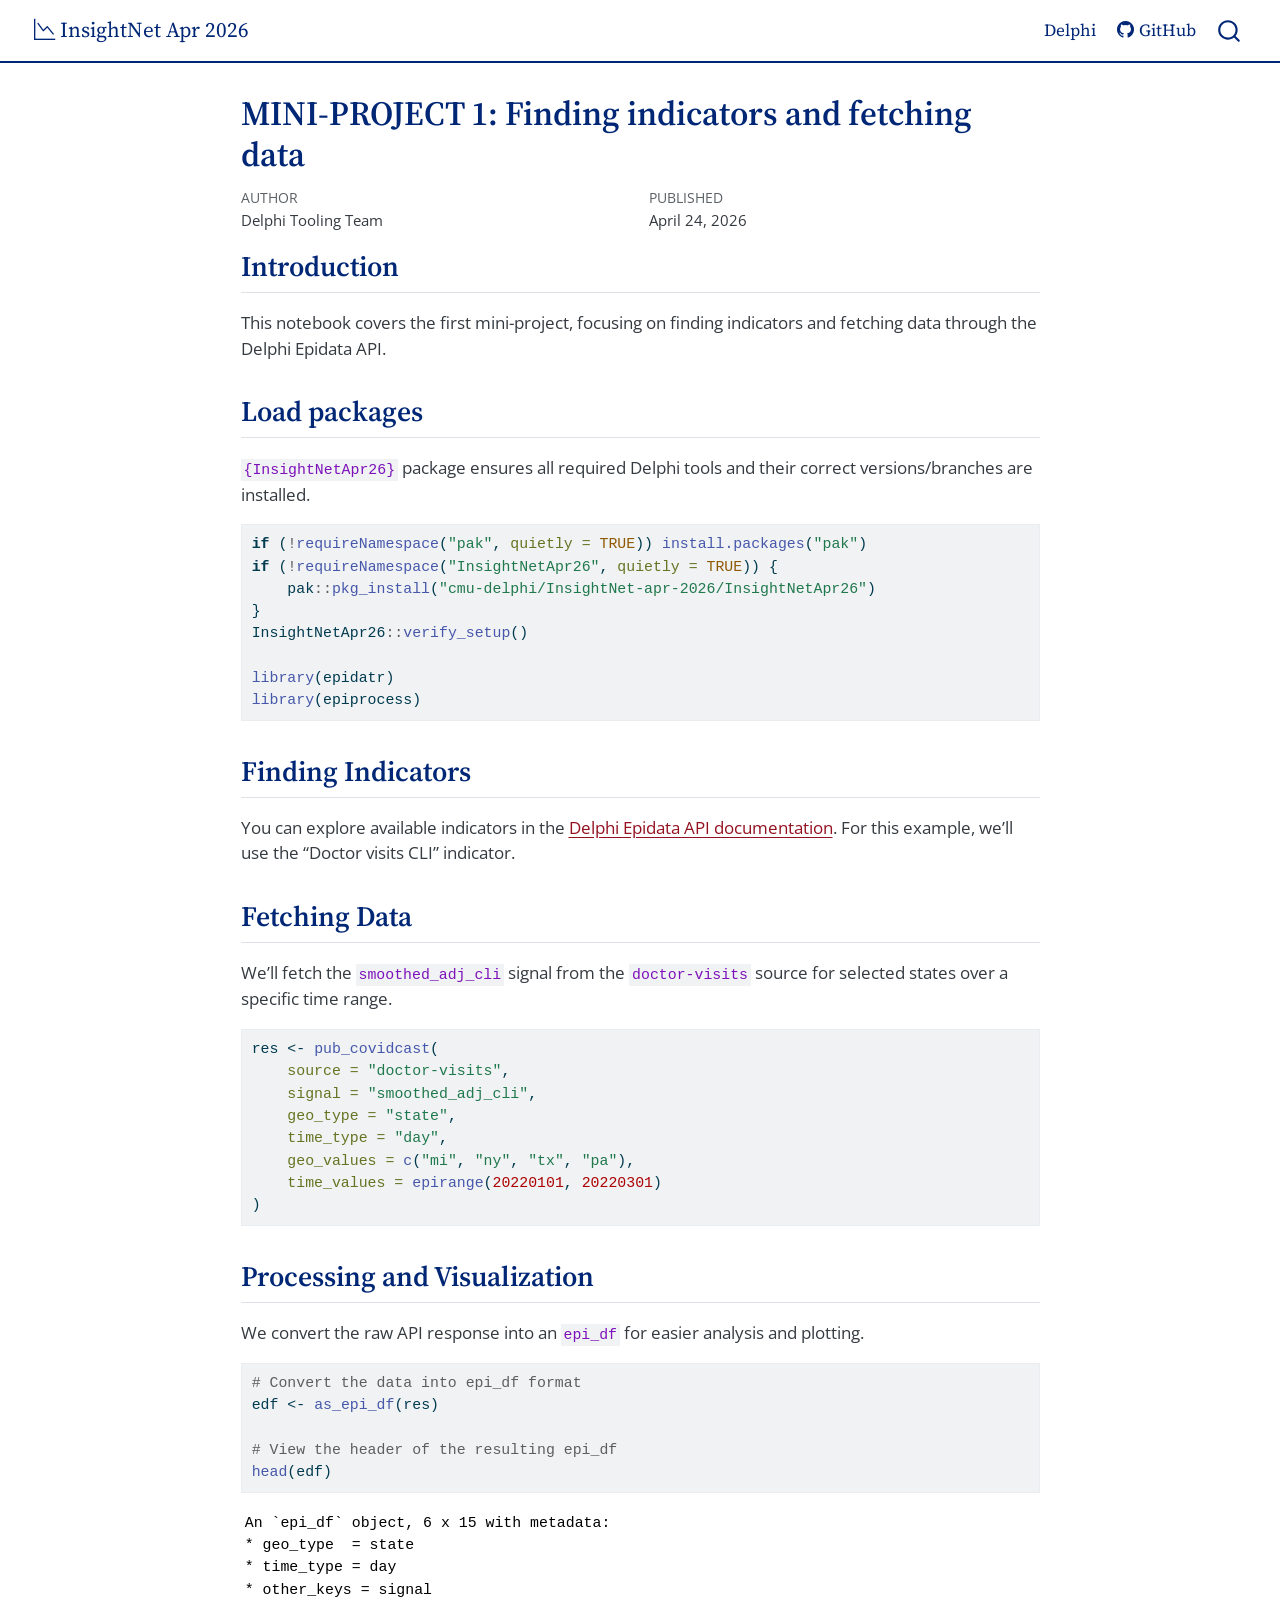
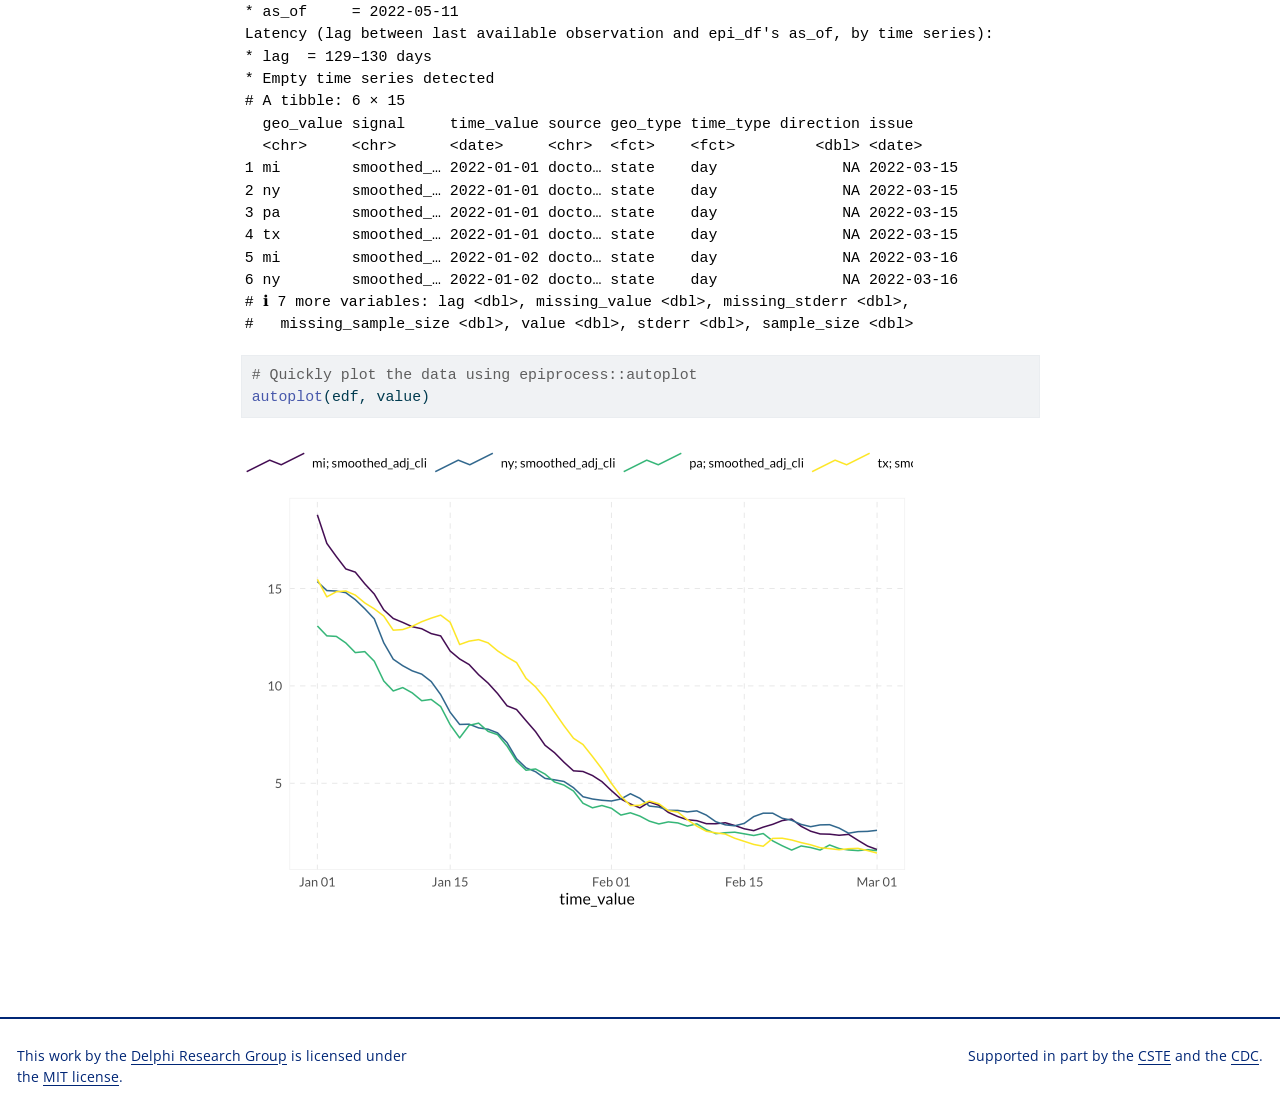
==== commit 559fe124: "Built site for gh-pages" ====
--- a/scripts/miniproject_1_solutions.html
+++ b/scripts/miniproject_1_solutions.html
@@ -7,7 +7,7 @@
 <meta name="viewport" content="width=device-width, initial-scale=1.0, user-scalable=yes">
 
 <meta name="author" content="Delphi Tooling Team">
-<meta name="dcterms.date" content="2026-04-22">
+<meta name="dcterms.date" content="2026-04-24">
 
 <title>MINI-PROJECT 1: Finding indicators and fetching data – InsightNet Apr 2026</title>
 <style>
@@ -171,7 +171,7 @@
     <div>
     <div class="quarto-title-meta-heading">Published</div>
     <div class="quarto-title-meta-contents">
-      <p class="date">April 22, 2026</p>
+      <p class="date">April 24, 2026</p>
     </div>
   </div>
   
@@ -234,7 +234,7 @@
 * time_type = day
 * other_keys = signal
 * as_of     = 2022-05-11
-Latency (lag from as_of to latest observation by time series):
+Latency (lag between last available observation and epi_df's as_of, by time series):
 * lag  = 129–130 days
 * Empty time series detected
 # A tibble: 6 × 15
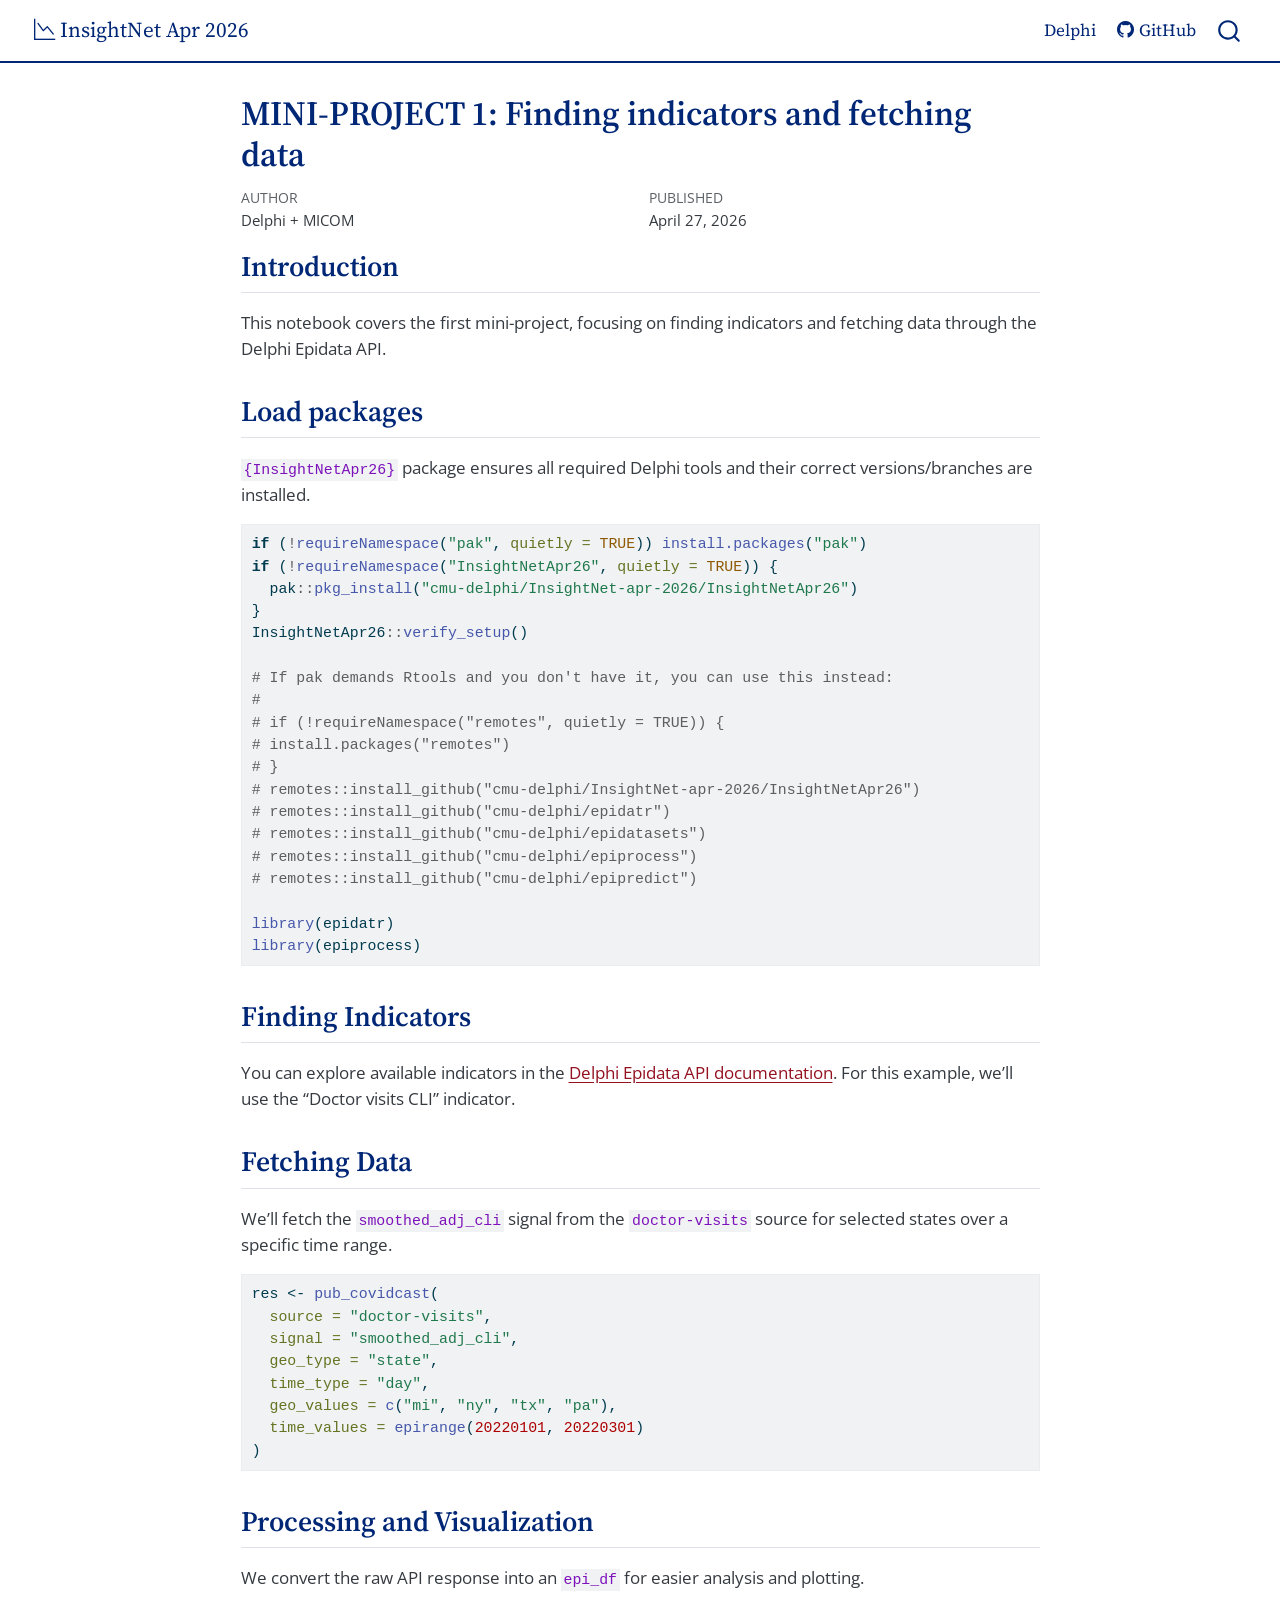
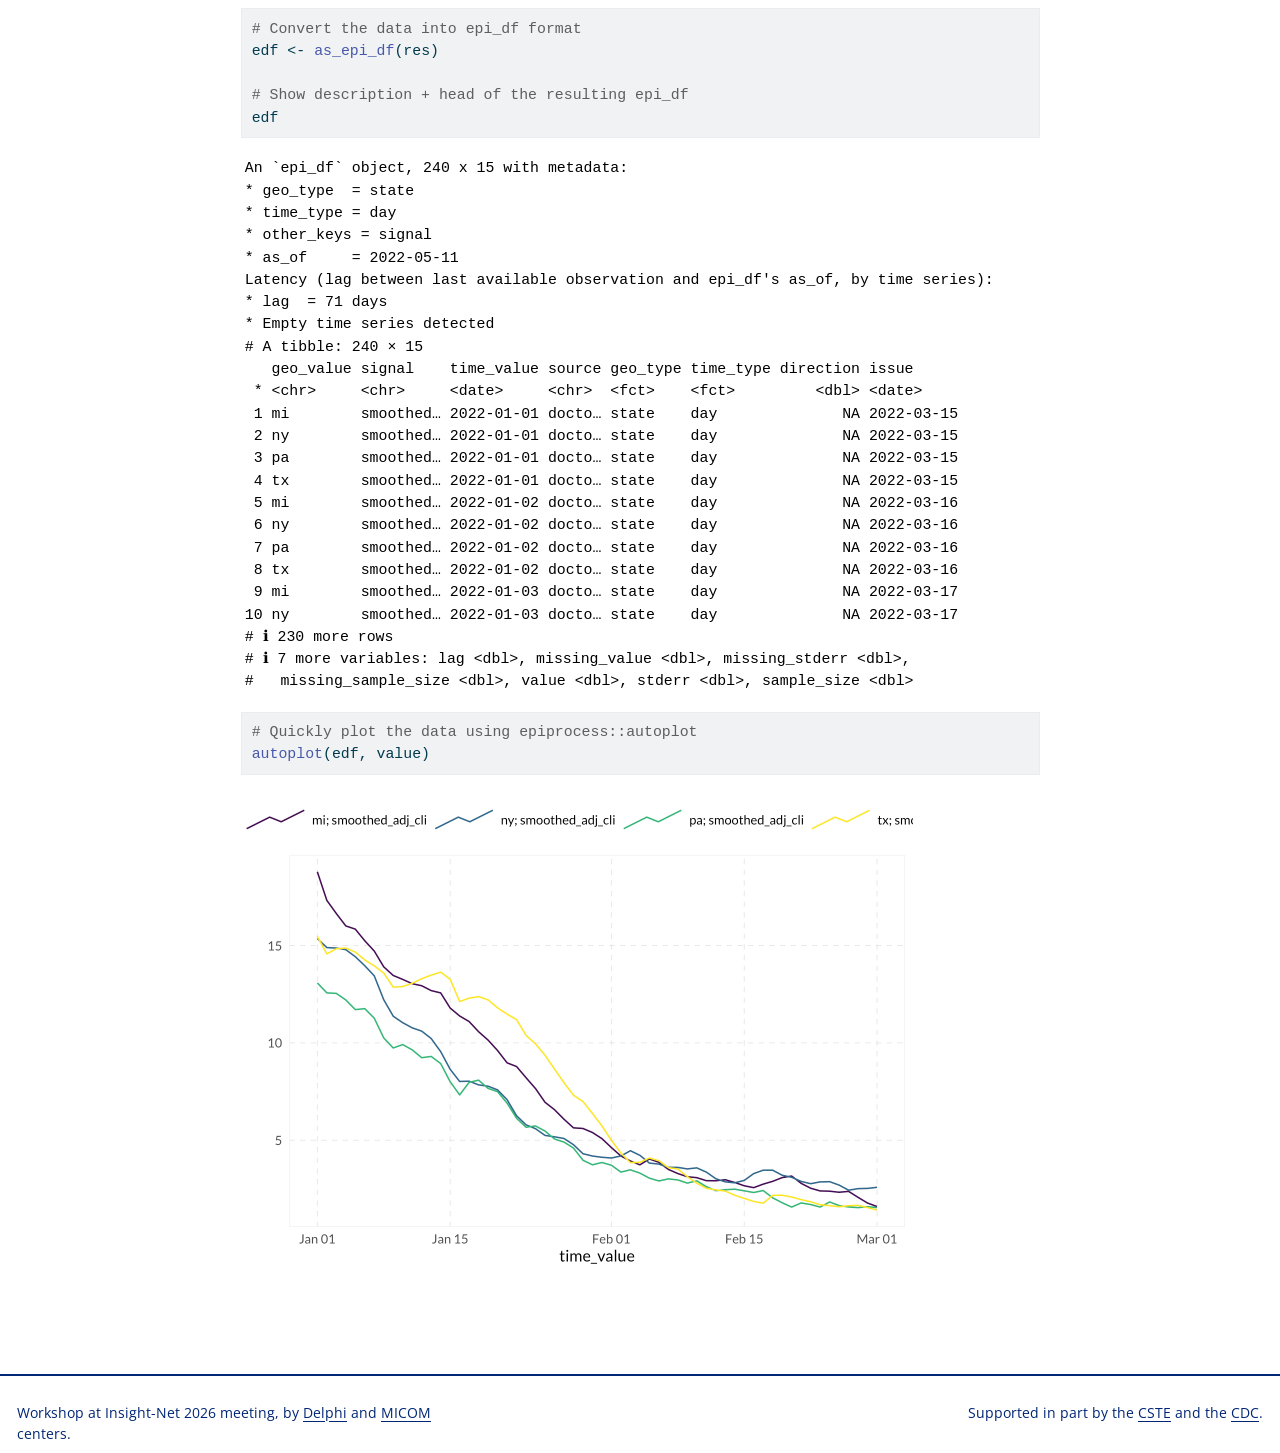
==== commit 6cb4fd4b: "Built site for gh-pages" ====
--- a/scripts/miniproject_1_solutions.html
+++ b/scripts/miniproject_1_solutions.html
@@ -6,8 +6,8 @@
 
 <meta name="viewport" content="width=device-width, initial-scale=1.0, user-scalable=yes">
 
-<meta name="author" content="Delphi Tooling Team">
-<meta name="dcterms.date" content="2026-04-24">
+<meta name="author" content="Delphi + MICOM">
+<meta name="dcterms.date" content="2026-04-27">
 
 <title>MINI-PROJECT 1: Finding indicators and fetching data – InsightNet Apr 2026</title>
 <style>
@@ -164,14 +164,14 @@
     <div>
     <div class="quarto-title-meta-heading">Author</div>
     <div class="quarto-title-meta-contents">
-             <p>Delphi Tooling Team </p>
+             <p>Delphi + MICOM </p>
           </div>
   </div>
     
     <div>
     <div class="quarto-title-meta-heading">Published</div>
     <div class="quarto-title-meta-contents">
-      <p class="date">April 24, 2026</p>
+      <p class="date">April 27, 2026</p>
     </div>
   </div>
   
@@ -193,12 +193,23 @@
 <div class="cell">
 <div class="code-copy-outer-scaffold"><div class="sourceCode cell-code" id="cb1"><pre class="sourceCode r code-with-copy"><code class="sourceCode r"><span id="cb1-1"><a href="#cb1-1" aria-hidden="true" tabindex="-1"></a><span class="cf">if</span> (<span class="sc">!</span><span class="fu">requireNamespace</span>(<span class="st">"pak"</span>, <span class="at">quietly =</span> <span class="cn">TRUE</span>)) <span class="fu">install.packages</span>(<span class="st">"pak"</span>)</span>
 <span id="cb1-2"><a href="#cb1-2" aria-hidden="true" tabindex="-1"></a><span class="cf">if</span> (<span class="sc">!</span><span class="fu">requireNamespace</span>(<span class="st">"InsightNetApr26"</span>, <span class="at">quietly =</span> <span class="cn">TRUE</span>)) {</span>
-<span id="cb1-3"><a href="#cb1-3" aria-hidden="true" tabindex="-1"></a>    pak<span class="sc">::</span><span class="fu">pkg_install</span>(<span class="st">"cmu-delphi/InsightNet-apr-2026/InsightNetApr26"</span>)</span>
+<span id="cb1-3"><a href="#cb1-3" aria-hidden="true" tabindex="-1"></a>  pak<span class="sc">::</span><span class="fu">pkg_install</span>(<span class="st">"cmu-delphi/InsightNet-apr-2026/InsightNetApr26"</span>)</span>
 <span id="cb1-4"><a href="#cb1-4" aria-hidden="true" tabindex="-1"></a>}</span>
 <span id="cb1-5"><a href="#cb1-5" aria-hidden="true" tabindex="-1"></a>InsightNetApr26<span class="sc">::</span><span class="fu">verify_setup</span>()</span>
 <span id="cb1-6"><a href="#cb1-6" aria-hidden="true" tabindex="-1"></a></span>
-<span id="cb1-7"><a href="#cb1-7" aria-hidden="true" tabindex="-1"></a><span class="fu">library</span>(epidatr)</span>
-<span id="cb1-8"><a href="#cb1-8" aria-hidden="true" tabindex="-1"></a><span class="fu">library</span>(epiprocess)</span></code></pre></div><button title="Copy to Clipboard" class="code-copy-button"><i class="bi"></i></button></div>
+<span id="cb1-7"><a href="#cb1-7" aria-hidden="true" tabindex="-1"></a><span class="co"># If pak demands Rtools and you don't have it, you can use this instead:</span></span>
+<span id="cb1-8"><a href="#cb1-8" aria-hidden="true" tabindex="-1"></a><span class="co">#</span></span>
+<span id="cb1-9"><a href="#cb1-9" aria-hidden="true" tabindex="-1"></a><span class="co"># if (!requireNamespace("remotes", quietly = TRUE)) {</span></span>
+<span id="cb1-10"><a href="#cb1-10" aria-hidden="true" tabindex="-1"></a><span class="co"># install.packages("remotes")</span></span>
+<span id="cb1-11"><a href="#cb1-11" aria-hidden="true" tabindex="-1"></a><span class="co"># }</span></span>
+<span id="cb1-12"><a href="#cb1-12" aria-hidden="true" tabindex="-1"></a><span class="co"># remotes::install_github("cmu-delphi/InsightNet-apr-2026/InsightNetApr26")</span></span>
+<span id="cb1-13"><a href="#cb1-13" aria-hidden="true" tabindex="-1"></a><span class="co"># remotes::install_github("cmu-delphi/epidatr")</span></span>
+<span id="cb1-14"><a href="#cb1-14" aria-hidden="true" tabindex="-1"></a><span class="co"># remotes::install_github("cmu-delphi/epidatasets")</span></span>
+<span id="cb1-15"><a href="#cb1-15" aria-hidden="true" tabindex="-1"></a><span class="co"># remotes::install_github("cmu-delphi/epiprocess")</span></span>
+<span id="cb1-16"><a href="#cb1-16" aria-hidden="true" tabindex="-1"></a><span class="co"># remotes::install_github("cmu-delphi/epipredict")</span></span>
+<span id="cb1-17"><a href="#cb1-17" aria-hidden="true" tabindex="-1"></a></span>
+<span id="cb1-18"><a href="#cb1-18" aria-hidden="true" tabindex="-1"></a><span class="fu">library</span>(epidatr)</span>
+<span id="cb1-19"><a href="#cb1-19" aria-hidden="true" tabindex="-1"></a><span class="fu">library</span>(epiprocess)</span></code></pre></div><button title="Copy to Clipboard" class="code-copy-button"><i class="bi"></i></button></div>
 </div>
 </section>
 <section id="finding-indicators" class="level2">
@@ -210,12 +221,12 @@
 <p>We’ll fetch the <code>smoothed_adj_cli</code> signal from the <code>doctor-visits</code> source for selected states over a specific time range.</p>
 <div class="cell">
 <div class="code-copy-outer-scaffold"><div class="sourceCode cell-code" id="cb2"><pre class="sourceCode r code-with-copy"><code class="sourceCode r"><span id="cb2-1"><a href="#cb2-1" aria-hidden="true" tabindex="-1"></a>res <span class="ot">&lt;-</span> <span class="fu">pub_covidcast</span>(</span>
-<span id="cb2-2"><a href="#cb2-2" aria-hidden="true" tabindex="-1"></a>    <span class="at">source =</span> <span class="st">"doctor-visits"</span>,</span>
-<span id="cb2-3"><a href="#cb2-3" aria-hidden="true" tabindex="-1"></a>    <span class="at">signal =</span> <span class="st">"smoothed_adj_cli"</span>,</span>
-<span id="cb2-4"><a href="#cb2-4" aria-hidden="true" tabindex="-1"></a>    <span class="at">geo_type =</span> <span class="st">"state"</span>,</span>
-<span id="cb2-5"><a href="#cb2-5" aria-hidden="true" tabindex="-1"></a>    <span class="at">time_type =</span> <span class="st">"day"</span>,</span>
-<span id="cb2-6"><a href="#cb2-6" aria-hidden="true" tabindex="-1"></a>    <span class="at">geo_values =</span> <span class="fu">c</span>(<span class="st">"mi"</span>, <span class="st">"ny"</span>, <span class="st">"tx"</span>, <span class="st">"pa"</span>),</span>
-<span id="cb2-7"><a href="#cb2-7" aria-hidden="true" tabindex="-1"></a>    <span class="at">time_values =</span> <span class="fu">epirange</span>(<span class="dv">20220101</span>, <span class="dv">20220301</span>)</span>
+<span id="cb2-2"><a href="#cb2-2" aria-hidden="true" tabindex="-1"></a>  <span class="at">source =</span> <span class="st">"doctor-visits"</span>,</span>
+<span id="cb2-3"><a href="#cb2-3" aria-hidden="true" tabindex="-1"></a>  <span class="at">signal =</span> <span class="st">"smoothed_adj_cli"</span>,</span>
+<span id="cb2-4"><a href="#cb2-4" aria-hidden="true" tabindex="-1"></a>  <span class="at">geo_type =</span> <span class="st">"state"</span>,</span>
+<span id="cb2-5"><a href="#cb2-5" aria-hidden="true" tabindex="-1"></a>  <span class="at">time_type =</span> <span class="st">"day"</span>,</span>
+<span id="cb2-6"><a href="#cb2-6" aria-hidden="true" tabindex="-1"></a>  <span class="at">geo_values =</span> <span class="fu">c</span>(<span class="st">"mi"</span>, <span class="st">"ny"</span>, <span class="st">"tx"</span>, <span class="st">"pa"</span>),</span>
+<span id="cb2-7"><a href="#cb2-7" aria-hidden="true" tabindex="-1"></a>  <span class="at">time_values =</span> <span class="fu">epirange</span>(<span class="dv">20220101</span>, <span class="dv">20220301</span>)</span>
 <span id="cb2-8"><a href="#cb2-8" aria-hidden="true" tabindex="-1"></a>)</span></code></pre></div><button title="Copy to Clipboard" class="code-copy-button"><i class="bi"></i></button></div>
 </div>
 </section>
@@ -226,26 +237,31 @@
 <div class="code-copy-outer-scaffold"><div class="sourceCode cell-code" id="cb3"><pre class="sourceCode r code-with-copy"><code class="sourceCode r"><span id="cb3-1"><a href="#cb3-1" aria-hidden="true" tabindex="-1"></a><span class="co"># Convert the data into epi_df format</span></span>
 <span id="cb3-2"><a href="#cb3-2" aria-hidden="true" tabindex="-1"></a>edf <span class="ot">&lt;-</span> <span class="fu">as_epi_df</span>(res)</span>
 <span id="cb3-3"><a href="#cb3-3" aria-hidden="true" tabindex="-1"></a></span>
-<span id="cb3-4"><a href="#cb3-4" aria-hidden="true" tabindex="-1"></a><span class="co"># View the header of the resulting epi_df</span></span>
-<span id="cb3-5"><a href="#cb3-5" aria-hidden="true" tabindex="-1"></a><span class="fu">head</span>(edf)</span></code></pre></div><button title="Copy to Clipboard" class="code-copy-button"><i class="bi"></i></button></div>
+<span id="cb3-4"><a href="#cb3-4" aria-hidden="true" tabindex="-1"></a><span class="co"># Show description + head of the resulting epi_df</span></span>
+<span id="cb3-5"><a href="#cb3-5" aria-hidden="true" tabindex="-1"></a>edf</span></code></pre></div><button title="Copy to Clipboard" class="code-copy-button"><i class="bi"></i></button></div>
 <div class="cell-output cell-output-stdout">
-<pre><code>An `epi_df` object, 6 x 15 with metadata:
+<pre><code>An `epi_df` object, 240 x 15 with metadata:
 * geo_type  = state
 * time_type = day
 * other_keys = signal
 * as_of     = 2022-05-11
 Latency (lag between last available observation and epi_df's as_of, by time series):
-* lag  = 129–130 days
+* lag  = 71 days
 * Empty time series detected
-# A tibble: 6 × 15
-  geo_value signal     time_value source geo_type time_type direction issue     
-  &lt;chr&gt;     &lt;chr&gt;      &lt;date&gt;     &lt;chr&gt;  &lt;fct&gt;    &lt;fct&gt;         &lt;dbl&gt; &lt;date&gt;    
-1 mi        smoothed_… 2022-01-01 docto… state    day              NA 2022-03-15
-2 ny        smoothed_… 2022-01-01 docto… state    day              NA 2022-03-15
-3 pa        smoothed_… 2022-01-01 docto… state    day              NA 2022-03-15
-4 tx        smoothed_… 2022-01-01 docto… state    day              NA 2022-03-15
-5 mi        smoothed_… 2022-01-02 docto… state    day              NA 2022-03-16
-6 ny        smoothed_… 2022-01-02 docto… state    day              NA 2022-03-16
+# A tibble: 240 × 15
+   geo_value signal    time_value source geo_type time_type direction issue     
+ * &lt;chr&gt;     &lt;chr&gt;     &lt;date&gt;     &lt;chr&gt;  &lt;fct&gt;    &lt;fct&gt;         &lt;dbl&gt; &lt;date&gt;    
+ 1 mi        smoothed… 2022-01-01 docto… state    day              NA 2022-03-15
+ 2 ny        smoothed… 2022-01-01 docto… state    day              NA 2022-03-15
+ 3 pa        smoothed… 2022-01-01 docto… state    day              NA 2022-03-15
+ 4 tx        smoothed… 2022-01-01 docto… state    day              NA 2022-03-15
+ 5 mi        smoothed… 2022-01-02 docto… state    day              NA 2022-03-16
+ 6 ny        smoothed… 2022-01-02 docto… state    day              NA 2022-03-16
+ 7 pa        smoothed… 2022-01-02 docto… state    day              NA 2022-03-16
+ 8 tx        smoothed… 2022-01-02 docto… state    day              NA 2022-03-16
+ 9 mi        smoothed… 2022-01-03 docto… state    day              NA 2022-03-17
+10 ny        smoothed… 2022-01-03 docto… state    day              NA 2022-03-17
+# ℹ 230 more rows
 # ℹ 7 more variables: lag &lt;dbl&gt;, missing_value &lt;dbl&gt;, missing_stderr &lt;dbl&gt;,
 #   missing_sample_size &lt;dbl&gt;, value &lt;dbl&gt;, stderr &lt;dbl&gt;, sample_size &lt;dbl&gt;</code></pre>
 </div>
@@ -668,7 +684,7 @@
 <footer class="footer">
   <div class="nav-footer">
     <div class="nav-footer-left">
-<p>This work by the <a href="https://delphi.cmu.edu">Delphi Research Group</a> is licensed under the <a href="../LICENSE.md">MIT license</a>.</p>
+<p>Workshop at Insight-Net 2026 meeting, by <a href="https://delphi.cmu.edu">Delphi</a> and <a href="https://www.micom-insight.net/">MICOM</a> centers.</p>
 </div>   
     <div class="nav-footer-center">
       &nbsp;
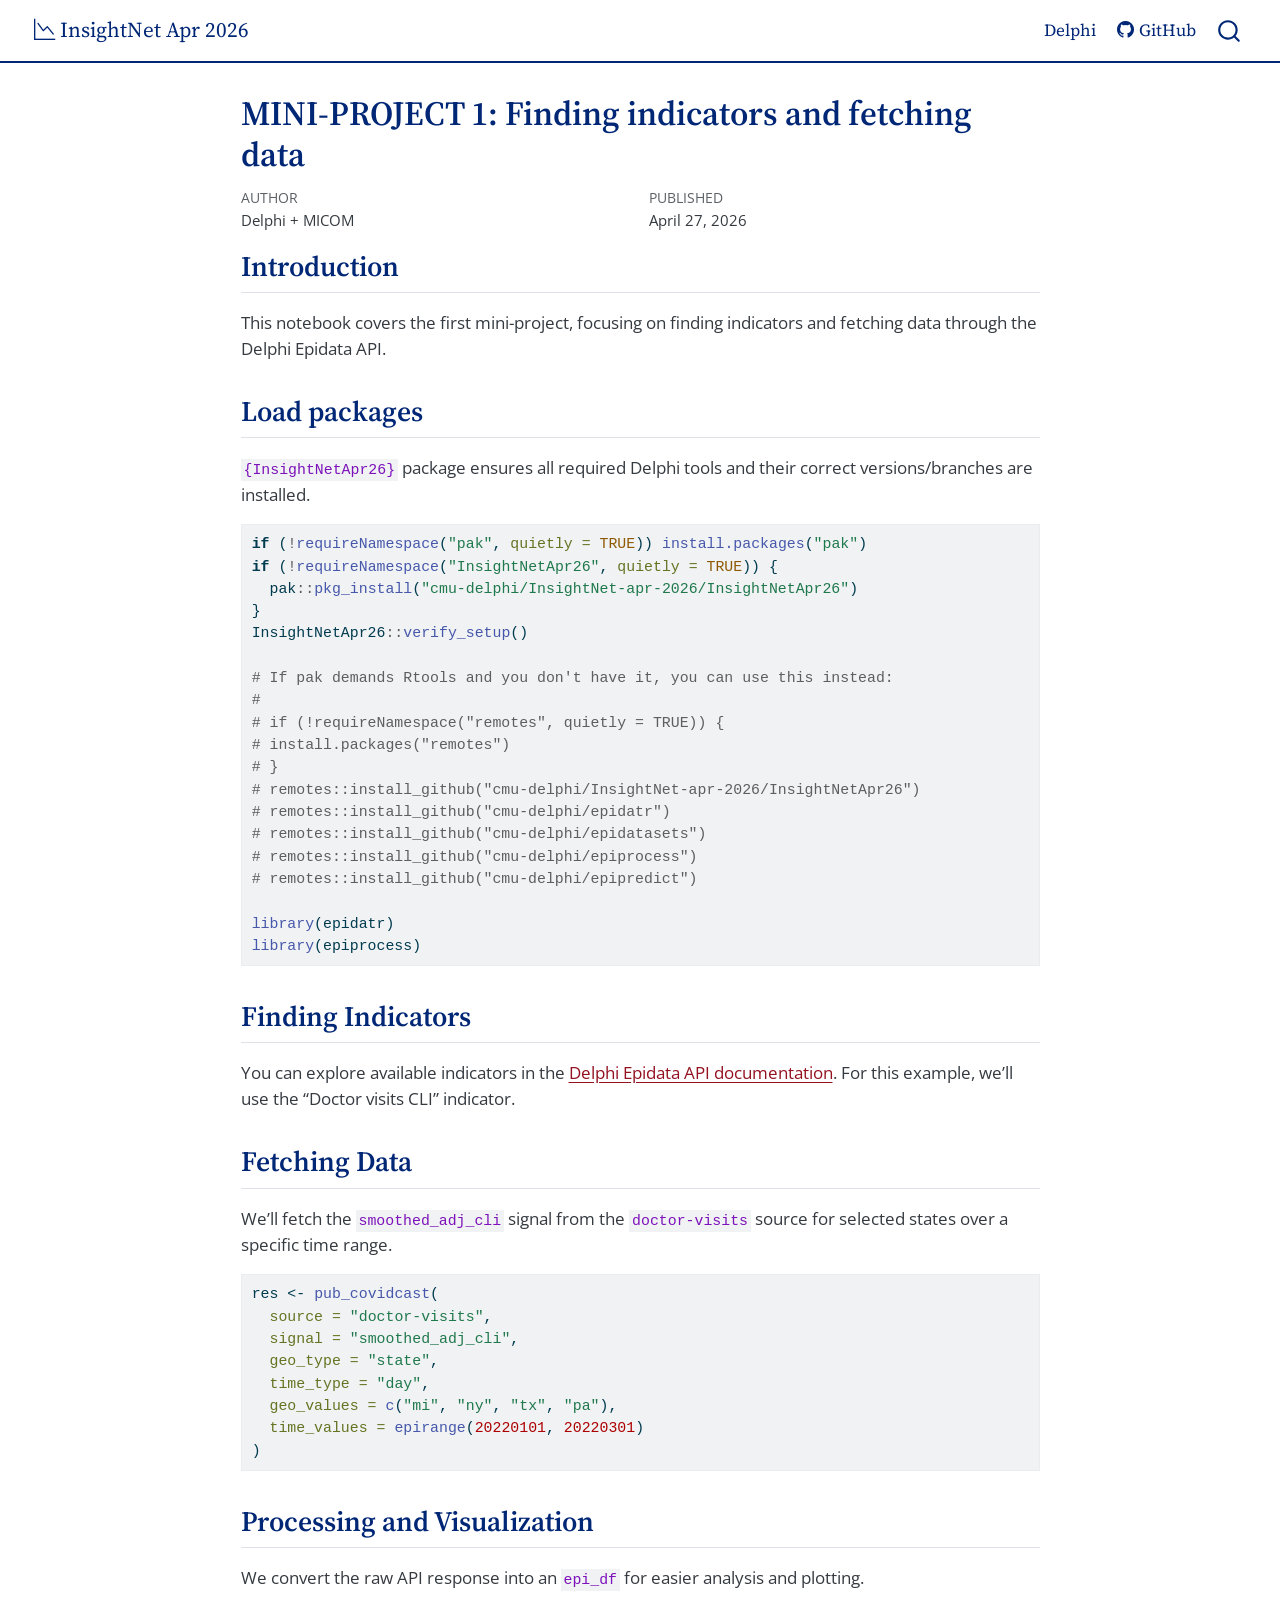
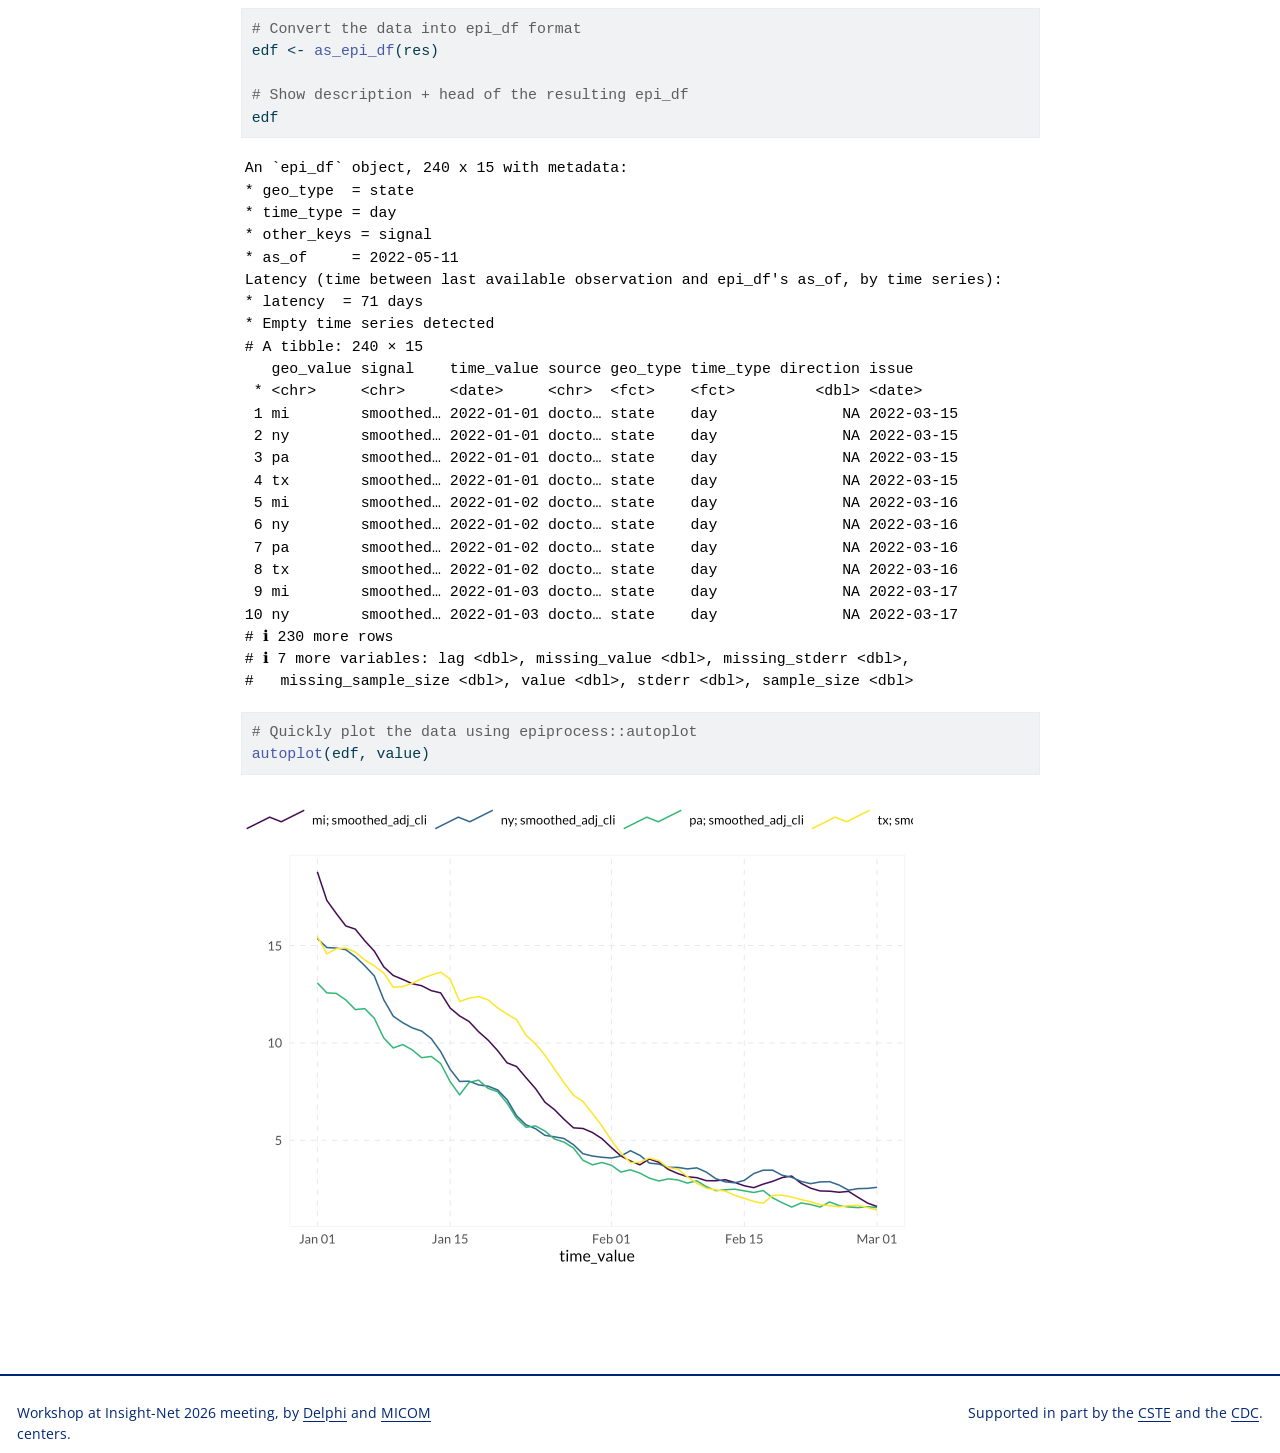
==== commit fcb1b757: "Built site for gh-pages" ====
--- a/scripts/miniproject_1_solutions.html
+++ b/scripts/miniproject_1_solutions.html
@@ -245,8 +245,8 @@
 * time_type = day
 * other_keys = signal
 * as_of     = 2022-05-11
-Latency (lag between last available observation and epi_df's as_of, by time series):
-* lag  = 71 days
+Latency (time between last available observation and epi_df's as_of, by time series):
+* latency  = 71 days
 * Empty time series detected
 # A tibble: 240 × 15
    geo_value signal    time_value source geo_type time_type direction issue     
